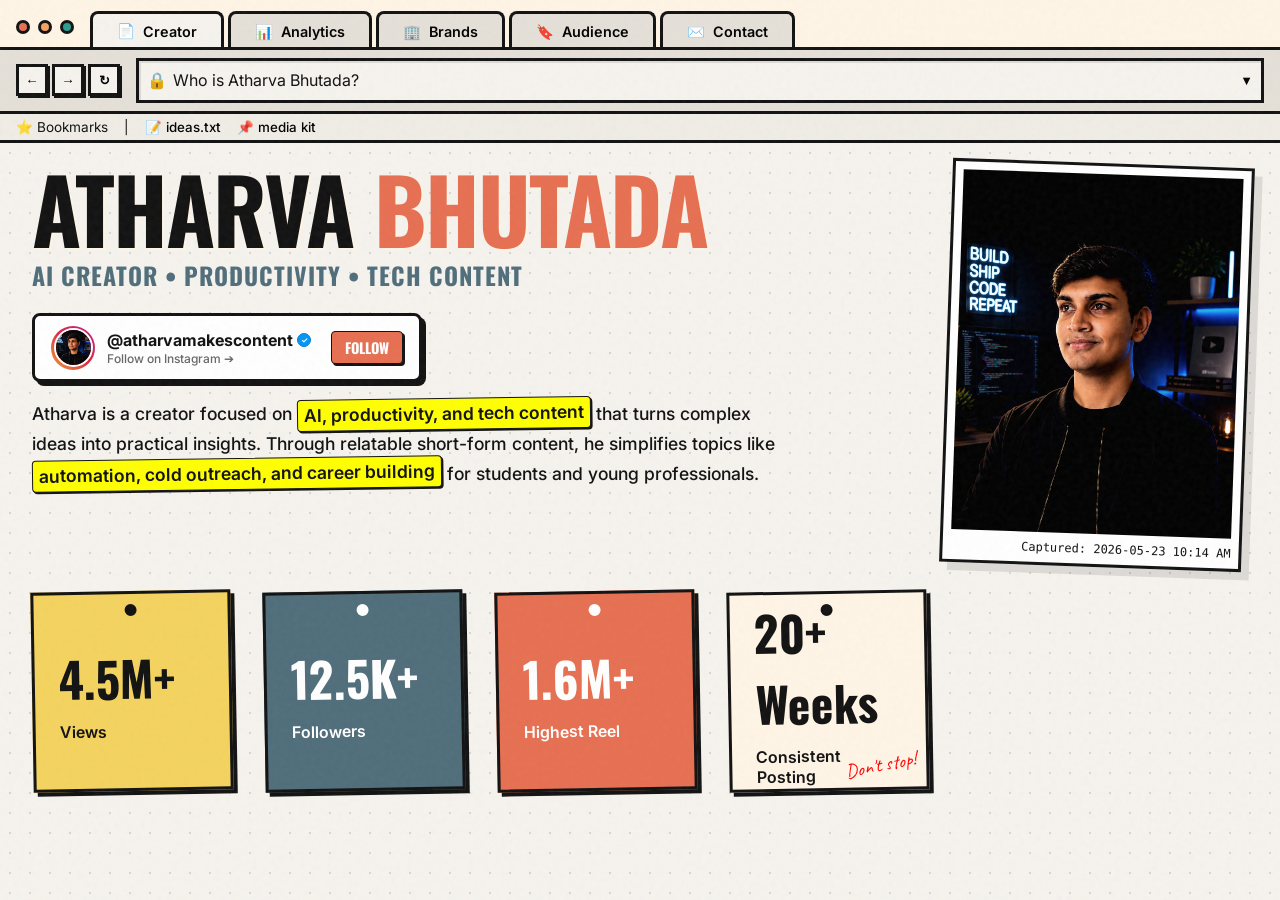
==== media-kit/index.html @ f6b1ee61 "Update index.html" ====
<!DOCTYPE html>
<html lang="en">

<head>
  <meta charset="UTF-8">
  <meta name="viewport" content="width=device-width, initial-scale=1.0">
  <title>Atharva Bhutada | Creator Workspace</title>
  <meta name="description"
    content="Creator media kit for Atharva Bhutada. Building systems, content, and opportunities on the internet.">
  <link rel="stylesheet" href="styles.css">
  <link rel="preconnect" href="https://fonts.googleapis.com">
  <link rel="preconnect" href="https://fonts.gstatic.com" crossorigin>
  <link href="https://fonts.googleapis.com/css2?family=Inter:wght@400;500;600&family=Oswald:wght@500;700&family=Caveat:wght@400;500;600;700&display=swap"
    rel="stylesheet">
</head>

<body>
  <!-- Subtle Grain Texture Overlay -->
  <div class="noise-overlay"></div>

  <main class="browser-window">
    <header class="browser-header">
      <div class="browser-controls">
        <span class="control close"></span>
        <span class="control min"></span>
        <span class="control max"></span>
      </div>
      <nav class="tabs">
        <button class="tab active" data-target="page-creator" aria-label="Creator Tab">
          <span class="tab-icon">📄</span> Creator
        </button>
        <button class="tab" data-target="page-analytics" aria-label="Analytics Tab">
          <span class="tab-icon">📊</span> Analytics
        </button>
        <button class="tab" data-target="page-brands" aria-label="Brands Tab">
          <span class="tab-icon">🏢</span> Brands
        </button>
        <button class="tab" data-target="page-audience" aria-label="Audience Tab">
          <span class="tab-icon">🔖</span> Audience
        </button>
        <button class="tab" data-target="page-contact" aria-label="Contact Tab">
          <span class="tab-icon">✉️</span> Contact
        </button>
      </nav>
    </header>

    <div class="browser-toolbar">
      <div class="nav-buttons">
        <button class="nav-btn" aria-label="Back">←</button>
        <button class="nav-btn" aria-label="Forward">→</button>
        <button class="nav-btn" aria-label="Refresh">↻</button>
      </div>
      <div class="search-bar-container">
        <div class="search-bar">
          <span class="lock-icon">🔒</span>
          <input type="text" value="Who is Atharva Bhutada?" readonly id="address-bar">
          <button class="dropdown-btn" id="search-dropdown-btn">▼</button>
        </div>
        <div class="search-history-dropdown hidden" id="search-history">
          <div class="history-item">🔍 how to scale a creator business</div>
          <div class="history-item">🔍 cold mail experiments 2026</div>
          <div class="history-item archive-link">📁 viral reel archived.mp4</div>
        </div>
      </div>
    </div>

    <div class="bookmarks-bar">
      <span class="bookmark">⭐ Bookmarks</span>
      <span class="bookmark-divider">|</span>
      <button class="bookmark-btn" id="ideas-trigger">📝 ideas.txt</button>
      <button class="bookmark-btn" id="media-kit-trigger">📌 media kit</button>
    </div>

    <div class="browser-content">
      <!-- PAGE 1: CREATOR -->
      <section id="page-creator" class="page active">
        <div class="hero-section">
          <div class="hero-text-area">
            <h1>ATHARVA <span style="color: var(--accent-orange);">BHUTADA</span></h1>
            <p class="hero-subheading">AI Creator • Productivity • Tech Content</p>
            <a href="https://www.instagram.com/atharvamakescontent" target="_blank" class="insta-profile-card" aria-label="Follow Atharva on Instagram" style="display: flex; align-items: center; gap: 12px; background-color: white; border: 3px solid #111111; padding: 0.6rem 1rem; margin-top: 1rem; margin-bottom: 0.5rem; max-width: fit-content; text-decoration: none; color: #111111; box-shadow: 4px 4px 0px #111111; border-radius: 8px; cursor: pointer;">
              <div class="insta-avatar-container" style="display: flex; align-items: center; justify-content: center;">
                <div class="insta-avatar-gradient" style="width: 44px; height: 44px; border-radius: 50%; padding: 2.5px; background: linear-gradient(45deg, #f09433 0%, #e6683c 25%, #dc2743 50%, #cc2366 75%, #bc1888 100%); display: flex; align-items: center; justify-content: center;">
                  <img src="assets/hero.jpeg" alt="Atharva Avatar" class="insta-avatar-img" style="width: 100%; height: 100%; border-radius: 50%; object-fit: cover; border: 2px solid white; display: block;">
                </div>
              </div>
              <div class="insta-profile-info" style="display: flex; flex-direction: column; text-align: left;">
                <span class="insta-badge-handle" style="font-family: 'Inter', sans-serif; font-weight: 700; font-size: 1rem; color: #111111; display: flex; align-items: center; gap: 4px;">@atharvamakescontent <span class="verified-badge" style="display: inline-flex; align-items: center; justify-content: center; width: 14px; height: 14px; background-color: #0095F6; color: white; border-radius: 50%; font-size: 8px; font-weight: bold; border: 1px solid #0080d3;">✓</span></span>
                <span class="insta-badge-subtitle" style="font-family: 'Inter', sans-serif; font-size: 0.75rem; color: #666666; font-weight: 500; margin-top: 1px;">Follow on Instagram ➔</span>
              </div>
              <div class="insta-follow-btn" style="background-color: #E76F51; color: white; font-family: 'Oswald', sans-serif; font-size: 0.9rem; font-weight: bold; padding: 0.3rem 0.8rem; border: 1px solid #111111; border-radius: 4px; box-shadow: 2px 2px 0px #111111; margin-left: 8px;">FOLLOW</div>
            </a>
            <p class="tagline" style="font-size: 1.1rem; line-height: 1.6; max-width: 750px; margin-top: 1rem;">
              Atharva is a creator focused on <span class="highlight">AI, productivity, and tech content</span> that turns complex ideas
              into practical insights. Through relatable short-form content, he simplifies topics like <span class="highlight">automation, cold outreach, and career building</span> for students and young professionals.
            </p>
          </div>
          <div class="hero-image-area">
            <div class="image-wrapper">
              <img src="assets/hero.jpeg" alt="Atharva Bhutada Portrait" class="portrait-img"
                id="hero-img">
              <div class="retro-cursor"></div>
              <div class="image-timestamp">Captured: 2026-05-23 10:14 AM</div>
            </div>
          </div>
        </div>

        <div class="sticky-board">
          <div class="sticky-note yellow">
            <div class="pin"></div>
            <h3>4.5M+</h3>
            <p>Views</p>
          </div>
          <div class="sticky-note blue">
            <div class="pin"></div>
            <h3>12.5K+</h3>
            <p>Followers</p>
          </div>
          <div class="sticky-note orange">
            <div class="pin"></div>
            <h3>1.6M+</h3>
            <p>Highest Reel</p>
          </div>
          <div class="sticky-note cream">
            <div class="pin"></div>
            <h3>20+ Weeks</h3>
            <p>Consistent Posting</p>
            <div class="handwritten-note">Don't stop!</div>
          </div>
        </div>
      </section>

      <!-- PAGE 2: ANALYTICS (Content & Stats) -->
      <section id="page-analytics" class="page hidden">
        <div class="folder-layout">
          <div class="left-col">
            <div class="window-card reels-window">
              <div class="window-header">
                <span>Internship_Reels.mp4</span>
                <div class="window-controls"><span class="win-btn"></span><span class="win-btn"></span><span
                    class="win-btn"></span></div>
              </div>
              <div class="window-body reels-body">
                <div class="reels-grid">
                  <a href="https://www.instagram.com/reel/DYkf-cEy3Jb/" target="_blank" class="reel-card"
                    title="Cold mail template">
                    <div class="reel-thumb template">
                      <div class="play-btn">▶</div>
                      <div class="reel-label" style="font-size: 0.9rem;">Cold Mail (290k+)</div>
                    </div>
                  </a>
                  <a href="https://www.instagram.com/reel/DYpYSOZBDhT/" target="_blank" class="reel-card"
                    title="Claude cold mail">
                    <div class="reel-thumb claude-cm">
                      <div class="play-btn">▶</div>
                      <div class="reel-label" style="font-size: 0.9rem;">Claude CM</div>
                    </div>
                  </a>
                  <a href="https://www.instagram.com/reel/DYZoFStRQBP/" target="_blank" class="reel-card"
                    title="Internship Hunt">
                    <div class="reel-thumb hunt">
                      <div class="play-btn">▶</div>
                      <div class="reel-label" style="font-size: 0.9rem;">Internship Hunt(45k+)</div>
                    </div>
                  </a>
                  <a href="https://www.instagram.com/reel/DXBwxiekYJd/" target="_blank" class="reel-card"
                    title="Hyd Startups">
                    <div class="reel-thumb hyd">
                      <div class="play-btn">▶</div>
                      <div class="reel-label" style="font-size: 0.9rem;">Hyd Startups (190k+)</div>
                    </div>
                  </a>
                  <a href="https://www.instagram.com/reel/DWeMf8TEfp0/" target="_blank" class="reel-card"
                    title="Blr Startups">
                    <div class="reel-thumb blr">
                      <div class="play-btn">▶</div>
                      <div class="reel-label" style="font-size: 0.9rem;">Blr Startups (219k+)</div>
                    </div>
                  </a>
                </div>
              </div>
            </div>
          </div>

          <div class="right-col">
            <div class="window-card stats-window">
              <div class="window-header">
                <span>Creator_Stats.xls</span>
                <div class="window-controls"><span class="win-btn"></span><span class="win-btn"></span><span
                    class="win-btn"></span></div>
              </div>
              <div class="window-body spreadsheet-style">
                <div class="stat-row header-row">
                  <span>Metric</span><span>Value</span>
                </div>
                <div class="stat-row">
                  <span>Total Views</span><span class="bold">4M+</span>
                </div>
                <div class="stat-row">
                  <span>Avg Monthly Views</span><span class="bold">590K+</span>
                </div>
                <div class="stat-row">
                  <span>Core Audience</span><span class="bold">18–24</span>
                </div>
                <div class="stat-row">
                  <span>Primary Region</span><span class="bold">India</span>
                </div>
              </div>
            </div>

            <div class="window-card reels-window">
              <div class="window-header">
                <span>AI_Reels.mp4</span>
                <div class="window-controls"><span class="win-btn"></span><span class="win-btn"></span><span
                    class="win-btn"></span></div>
              </div>
              <div class="window-body reels-body">
                <div class="reels-grid">
                  <a href="https://www.instagram.com/reel/DW1LouKEW_p/" target="_blank" class="reel-card"
                    title="Claude AI">
                    <div class="reel-thumb claude">
                      <div class="play-btn">▶</div>
                      <div class="reel-label">Claude</div>
                    </div>
                  </a>
                  <a href="https://www.instagram.com/reel/DW8ClYtEZ2Y/" target="_blank" class="reel-card"
                    title="Solvely AI">
                    <div class="reel-thumb solvely">
                      <div class="play-btn">▶</div>
                      <div class="reel-label">Solvely AI</div>
                    </div>
                  </a>
                  <a href="https://www.instagram.com/reel/DWqgc-rEYtx/" target="_blank" class="reel-card"
                    title="Swishy AI">
                    <div class="reel-thumb swishy">
                      <div class="play-btn">▶</div>
                      <div class="reel-label">Swishy AI</div>
                    </div>
                  </a>
                  <a href="https://www.instagram.com/reel/DWsxXitkd3k/" target="_blank" class="reel-card"
                    title="Parakeet AI">
                    <div class="reel-thumb parakeet">
                      <div class="play-btn">▶</div>
                      <div class="reel-label">Parakeet AI</div>
                    </div>
                  </a>
                </div>
              </div>
            </div>
          </div>
        </div>
      </section>

      <!-- PAGE 3: BRANDS (Partnerships & Collaborations) -->
      <section id="page-brands" class="page hidden">
        <div class="split-brands">
          <div class="previous-collabs">
            <h2 class="section-title">Previous Collaborations</h2>
            <div class="collab-cards">
              <!-- SOLVELY (Browser Mock) -->
              <a href="https://solvely.ai/" target="_blank" class="collab-card solvely-card">
                <div class="collab-header-bar solvely-header">
                  <div class="collab-dots">
                    <span></span><span></span><span></span>
                  </div>
                </div>
                <div class="collab-body">
                  <div class="brand-logo-accent">
                    <span class="sphere-gradient"></span>
                  </div>
                  <span class="collab-name">Solvely.ai</span>
                  <div class="collab-sparkles">✦ ✦</div>
                </div>
              </a>
              <!-- PARAKEET (Spiral Notepad) -->
              <a href="https://www.parakeet-ai.com/" target="_blank" class="collab-card parakeet-card">
                <div class="collab-header-bar parakeet-header">
                  <div class="spiral-loops">
                    <span></span><span></span><span></span><span></span><span></span><span></span><span></span>
                  </div>
                </div>
                <div class="collab-body">
                  <div class="brand-logo-accent">
                    <span class="parakeet-logo-emoji">🦜</span>
                  </div>
                  <span class="collab-name">Parakeet AI</span>
                  <div class="collab-tape-sticker green"></div>
                </div>
              </a>
              <!-- BLR Arena (System Window with Top Tape) -->
              <a href="https://www.blrstartuparena.com/" target="_blank" class="collab-card bsa-card">
                <div class="collab-header-bar bsa-header">
                  <div class="collab-dots white">
                    <span></span><span></span><span></span>
                  </div>
                  <div class="collab-tape-sticker tape-top-right"></div>
                </div>
                <div class="collab-body">
                  <div class="brand-logo-accent">
                    <span class="bsa-logo-emoji">🏰</span>
                  </div>
                  <div class="collab-info">
                    <span class="collab-name">BLR Arena</span>
                    <span class="collab-subname">BANGALORE STARTUP ARENA</span>
                  </div>
                </div>
              </a>
              <!-- CuFlow (Manila Folder with Paperclip) -->
              <a href="https://cuflow.ai/" target="_blank" class="collab-card cuflow-card">
                <div class="collab-folder-tab">AI TOOL</div>
                <div class="collab-paperclip"></div>
                <div class="collab-body">
                  <div class="brand-logo-accent">
                    <span class="cuflow-logo-box">🌙</span>
                  </div>
                  <span class="collab-name">CuFlow AI</span>
                  <div class="collab-action-lines"></div>
                </div>
              </a>
              <!-- GEMINI (Vibrant Gradient Browser Window) -->
              <a href="https://gemini.google.com/" target="_blank" class="collab-card gemini-card">
                <div class="collab-header-bar gemini-header">
                  <div class="collab-dots">
                    <span></span><span></span><span></span>
                  </div>
                </div>
                <div class="collab-body gemini-body">
                  <div class="brand-logo-accent">
                    <span class="gemini-sparkle">✦</span>
                  </div>
                  <span class="collab-name">Gemini</span>
                </div>
              </a>
              <!-- FOLDERLY (Manila Folder with Tan Tape) -->
              <a href="https://folderly.top/" target="_blank" class="collab-card folderly-card">
                <div class="collab-folder-tab-left"></div>
                <div class="collab-tape-sticker tan-top-right"></div>
                <div class="collab-body">
                  <div class="brand-logo-accent">
                    <span class="folderly-logo-emoji">📁</span>
                  </div>
                  <span class="collab-name underline-sketch">folderly.top</span>
                </div>
              </a>
              <!-- SNAPLEARN (Torn Paper with Blue Tape) -->
              <a href="https://snaplearn.tech/" target="_blank" class="collab-card snaplearn-card">
                <div class="collab-header-bar snaplearn-header">
                  <div class="collab-tape-center-blue"></div>
                </div>
                <div class="collab-body">
                  <div class="brand-logo-accent">
                    <span class="snaplearn-logo-emoji">🎓</span>
                  </div>
                  <span class="collab-name">snaplearn</span>
                  <div class="collab-dots-grid"></div>
                </div>
              </a>
              <!-- TRUMIX (Ruled Notepad with Binder Clip) -->
              <a href="https://www.trumix.co.in/shop" target="_blank" class="collab-card trumix-card">
                <div class="collab-header-bar trumix-header">
                  <div class="collab-binder-clip"></div>
                </div>
                <div class="collab-body">
                  <div class="brand-logo-accent">
                    <span class="trumix-logo-emoji">🧪</span>
                  </div>
                  <span class="collab-name highlight-stroke-green">Trumix</span>
                  <div class="collab-action-lines-right"></div>
                </div>
              </a>
              <!-- SUNBEAN COFFEE (Brown Browser Mockup - Text & Emoji) -->
              <a href="https://www.itcportal.com/" target="_blank" class="collab-card sunbean-card">
                <div class="collab-header-bar sunbean-header">
                  <div class="collab-dots">
                    <span></span><span></span><span></span>
                  </div>
                </div>
                <div class="collab-body">
                  <div class="brand-logo-accent">
                    <span class="sunbean-logo-emoji">☕</span>
                  </div>
                  <span class="collab-name">ITC SUNBEAN COFFEE</span>
                  <div class="collab-coffee-stain">🫘</div>
                </div>
              </a>
            </div>
          </div>

          <div class="partnership-options">
            <h2 class="section-title">Partnership Options</h2>
            <div class="partnership-windows">
              <div class="window-card">
                <div class="window-header"><span>UGC.exe</span></div>
                <div class="window-body">
                  <h3>UGC</h3>
                  <p>Authentic, high-converting content for ads.</p>
                </div>
              </div>

              <div class="window-card">
                <div class="window-header"><span>Dedicated_Reel.mp4</span></div>
                <div class="window-body">
                  <h3>Dedicated Reel</h3>
                  <p>Full-integration video focused on your product.</p>
                </div>
              </div>

              <div class="window-card">
                <div class="window-header"><span>Story_Promo.jpg</span></div>
                <div class="window-body">
                  <h3>Story Promotion</h3>
                  <p>Time-sensitive promotions and link-clicks.</p>
                </div>
              </div>

              <div class="window-card">
                <div class="window-header"><span>Long_Term.doc</span></div>
                <div class="window-body">
                  <h3>Long-term Collaboration</h3>
                  <p>Ongoing ambassadorship and trust building.</p>
                </div>
              </div>
            </div>
          </div>
        </div>
      </section>

      <!-- PAGE 4: AUDIENCE -->
      <section id="page-audience" class="page hidden">
        <h2 class="section-title">Saved Audience Insights</h2>
        <div class="audience-layout">
          <div class="bookmark-folders">
            <ul class="tree-view">
              <li>📂 Audience Demographics
                <ul>
                  <li>📄 Students</li>
                  <li>📄 Young professionals</li>
                  <li>📄 Builders</li>
                  <li>📄 Productivity audience</li>
                </ul>
              </li>
            </ul>
          </div>

          <div class="graphs-container">
            <div class="window-card graph-window">
              <div class="window-header">Demographics_Age.png</div>
              <div class="window-body graph-body">
                <h3 style="text-align: center; margin-bottom: 1rem; font-family: var(--font-header);">Age Range</h3>
                <div class="bar-graph age-graph">
                  <div class="bar-container">
                    <div class="bar" style="height: 1.2%;" title="1.2%"></div><span>13-17</span>
                  </div>
                  <div class="bar-container">
                    <div class="bar" style="height: 67.2%;" title="67.2%"></div><span>18-24</span>
                  </div>
                  <div class="bar-container">
                    <div class="bar" style="height: 26.5%;" title="26.5%"></div><span>25-34</span>
                  </div>
                  <div class="bar-container">
                    <div class="bar" style="height: 2.8%;" title="2.8%"></div><span>35-44</span>
                  </div>
                  <div class="bar-container">
                    <div class="bar" style="height: 1.6%;" title="1.6%"></div><span>45-54</span>
                  </div>
                  <div class="bar-container">
                    <div class="bar" style="height: 0.6%;" title="0.6%"></div><span>55+</span>
                  </div>
                </div>

                <h3 style="text-align: center; margin: 2rem 0 1rem; font-family: var(--font-header);">Gender Split</h3>
                <div class="gender-split">
                  <div class="gender-bar-container">
                    <span>Men (69.4%)</span>
                    <div class="gender-bar-bg">
                      <div class="gender-bar men" style="width: 69.4%;"></div>
                    </div>
                  </div>
                  <div class="gender-bar-container">
                    <span>Women (30.6%)</span>
                    <div class="gender-bar-bg">
                      <div class="gender-bar women" style="width: 30.6%;"></div>
                    </div>
                  </div>
                </div>
              </div>
            </div>

            <div class="window-card metrics-window">
              <div class="window-header">Top_Locations.csv</div>
              <div class="window-body">
                <div class="highlighted-text">Highly concentrated in India!</div>
                <table class="retro-table">
                  <tr>
                    <th>Country</th>
                    <th>Audience %</th>
                  </tr>
                  <tr>
                    <td>India</td>
                    <td class="bold-stat">97.5%</td>
                  </tr>
                  <tr>
                    <td>Bangladesh</td>
                    <td>0.5%</td>
                  </tr>
                  <tr>
                    <td>United States</td>
                    <td>0.4%</td>
                  </tr>
                  <tr>
                    <td>United Kingdom</td>
                    <td>0.1%</td>
                  </tr>
                  <tr>
                    <td>Uzbekistan</td>
                    <td>0.1%</td>
                  </tr>
                </table>
              </div>
            </div>
          </div>
        </div>
      </section>

      <!-- PAGE 5: CONTACT -->
      <section id="page-contact" class="page hidden">
        <div class="email-client">
          <div class="window-header">
            <span>New Message</span>
            <div class="window-controls"><span class="win-btn"></span><span class="win-btn"></span><span
                class="win-btn"></span></div>
          </div>
          <div class="email-toolbar">
            <button class="email-btn primary" id="send-email-btn">Send Email</button>
            <button class="email-btn wa-btn" id="send-wa-btn">WhatsApp</button>
            <button class="email-btn">Attach</button>
            <button class="email-btn">Discard</button>
          </div>
          <div class="email-fields">
            <div class="field-row">
              <span class="label">To:</span>
              <input type="text" value="atharvabhutada169@gmail.com" class="email-input" readonly>
            </div>
            <div class="field-row">
              <span class="label">Subject:</span>
              <input type="text" value="Let's build something together." class="email-input" id="email-subject">
            </div>
          </div>
          <div class="email-body-area">
            <textarea placeholder="Write your message here..." class="email-textarea" id="email-body"></textarea>
            <div class="email-signature">
              <p>--</p>
              <p><strong>Atharva Bhutada</strong></p>
              <p>Instagram: <a href="https://instagram.com/atharvamakescontent" target="_blank">@atharvamakescontent</a></p>
              <p>Email: <a href="mailto:atharvabhutada169@gmail.com">atharvabhutada169@gmail.com</a></p>
              <p>Phone: +91 7075969025</p>
            </div>
          </div>
        </div>
      </section>
    </div>
  </main>

  <!-- Easter Eggs Modals -->
  <div id="ideas-modal" class="modal hidden">
    <div class="window-card modal-content">
      <div class="window-header">
        <span>ideas.txt</span>
        <button class="close-modal">X</button>
      </div>
      <div class="window-body text-editor">
        > build an email course<br>
        > reach out to 50 founders this week<br>
        > document the process<br>
        > drink more water<br>
        <span class="cursor-blink">_</span>
      </div>
    </div>
  </div>

  <script src="script.js"></script>
</body>

</html>
---- media-kit/styles.css ----
:root {
  /* Color Palette */
  --bg-color: #F6F3EE;
  --text-primary: #111111;
  --accent-orange: #E76F51;
  --accent-blue: #4F6D7A;
  --accent-cream: #FFF5E6;
  
  /* Typography */
  --font-header: 'Oswald', sans-serif;
  --font-body: 'Inter', sans-serif;
  
  /* UI Elements */
  --border-thick: 3px solid #111111;
  --border-thin: 1px solid #111111;
  --box-shadow: 4px 4px 0px #111111;
  --box-shadow-hover: 2px 2px 0px #111111;
}

* {
  box-sizing: border-box;
  margin: 0;
  padding: 0;
}

body {
  background-color: var(--text-primary);
  color: var(--text-primary);
  font-family: var(--font-body);
  display: flex;
  justify-content: center;
  align-items: center;
  height: 100vh;
  padding: 0;
  margin: 0;
  position: relative;
  overflow: hidden;
}

/* Subtle Grain Texture */
.noise-overlay {
  position: fixed;
  top: 0;
  left: 0;
  width: 100%;
  height: 100%;
  pointer-events: none;
  z-index: 9999;
  background-image: url("data:image/svg+xml,%3Csvg viewBox='0 0 200 200' xmlns='http://www.w3.org/2000/svg'%3E%3Cfilter id='noiseFilter'%3E%3CfeTurbulence type='fractalNoise' baseFrequency='0.85' numOctaves='3' stitchTiles='stitch'/%3E%3C/filter%3E%3Crect width='100%25' height='100%25' filter='url(%23noiseFilter)' opacity='0.05'/%3E%3C/svg%3E");
}

/* Main Browser Window */
.browser-window {
  background-color: var(--bg-color);
  width: 100vw;
  height: 100vh;
  max-width: 100vw;
  min-height: 100vh;
  border: none;
  border-radius: 0;
  box-shadow: none;
  display: flex;
  flex-direction: column;
  overflow: hidden;
  position: relative;
  z-index: 1;
}

/* Browser Header */
.browser-header {
  background-color: var(--accent-cream);
  border-bottom: var(--border-thick);
  display: flex;
  align-items: flex-end;
  padding: 0.5rem 1rem 0;
  gap: 1rem;
}

.browser-controls {
  display: flex;
  gap: 8px;
  padding-bottom: 0.8rem;
}

.control {
  width: 14px;
  height: 14px;
  border-radius: 50%;
  border: var(--border-thick);
}

.control.close { background-color: var(--accent-orange); }
.control.min { background-color: #F4A261; }
.control.max { background-color: #2A9D8F; }

/* Tabs */
.tabs {
  display: flex;
  gap: 4px;
  overflow-x: auto;
  overflow-y: hidden;
  -ms-overflow-style: none;  /* IE and Edge */
  scrollbar-width: none;  /* Firefox */
}

.tabs::-webkit-scrollbar {
  display: none; /* Chrome, Safari and Opera */
}

.tab {
  background-color: #E5E0D8;
  border: var(--border-thick);
  border-bottom: none;
  border-radius: 8px 8px 0 0;
  padding: 0.5rem 1.5rem;
  font-family: var(--font-body);
  font-weight: 600;
  font-size: 0.9rem;
  cursor: pointer;
  display: flex;
  align-items: center;
  gap: 8px;
  transition: all 0.2s;
  position: relative;
  top: 3px;
}

.tab:hover {
  background-color: #F0EDE6;
}

.tab.active {
  background-color: var(--bg-color);
  z-index: 2;
  top: 3px;
  padding-bottom: 0.8rem;
  margin-bottom: -3px;
}

/* Browser Toolbar */
.browser-toolbar {
  background-color: #E5E0D8;
  padding: 0.5rem 1rem;
  border-bottom: var(--border-thick);
  display: flex;
  align-items: center;
  gap: 1rem;
}

.nav-buttons {
  display: flex;
  gap: 4px;
}

.nav-btn {
  background-color: var(--bg-color);
  border: var(--border-thick);
  width: 32px;
  height: 32px;
  font-weight: bold;
  cursor: pointer;
  box-shadow: 2px 2px 0px #111111;
}

.nav-btn:active {
  box-shadow: 0px 0px 0px #111111;
  transform: translate(2px, 2px);
}

.search-bar-container {
  flex-grow: 1;
  position: relative;
}

.search-bar {
  display: flex;
  align-items: center;
  background-color: var(--bg-color);
  border: var(--border-thick);
  padding: 0.2rem 0.5rem;
  box-shadow: inset 2px 2px 0px rgba(0,0,0,0.1);
}

.search-bar input {
  flex-grow: 1;
  border: none;
  background: transparent;
  padding: 0.4rem;
  font-family: var(--font-body);
  font-size: 1rem;
  color: var(--text-primary);
  outline: none;
}

.dropdown-btn {
  background: none;
  border: none;
  cursor: pointer;
  font-size: 0.8rem;
}

/* Fake History Dropdown */
.search-history-dropdown {
  position: absolute;
  top: 100%;
  left: 0;
  width: 100%;
  background-color: var(--bg-color);
  border: var(--border-thick);
  border-top: none;
  box-shadow: var(--box-shadow);
  z-index: 100;
}

.history-item {
  padding: 0.5rem 1rem;
  cursor: pointer;
  border-bottom: var(--border-thin);
}
.history-item:last-child { border-bottom: none; }
.history-item:hover { background-color: var(--accent-cream); }
.archive-link { color: var(--accent-blue); font-weight: 600; }

/* Bookmarks Bar */
.bookmarks-bar {
  background-color: #F0EDE6;
  padding: 0.3rem 1rem;
  border-bottom: var(--border-thick);
  display: flex;
  gap: 1rem;
  font-size: 0.85rem;
  align-items: center;
}

.bookmark-btn {
  background: none;
  border: none;
  font-family: var(--font-body);
  cursor: pointer;
  font-weight: 500;
}
.bookmark-btn:hover { text-decoration: underline; }

/* Content Area */
.browser-content {
  flex-grow: 1;
  overflow-y: auto;
  position: relative;
  padding: 1.25rem 2rem; /* Reduced top/bottom padding to push header up */
  background-color: var(--bg-color);
  background-image: radial-gradient(rgba(0,0,0,0.12) 1.5px, transparent 1.5px);
  background-size: 20px 20px;
}

.page {
  display: none;
  animation: fadeIn 0.3s ease;
}

.page.active {
  display: block;
}

@keyframes fadeIn {
  from { opacity: 0; transform: translateY(5px); }
  to { opacity: 1; transform: translateY(0); }
}

/* --- PAGE 1: CREATOR --- */
.hero-section {
  display: flex;
  align-items: flex-start; /* Snap text and image flush with the top */
  justify-content: space-between;
  margin-bottom: 1.5rem; /* Tighter gap below description to bring stats up */
}

.hero-text-area h1 {
  font-family: var(--font-header);
  font-size: 5.6rem; /* Enlarged header font size */
  line-height: 1.0;
  text-transform: uppercase;
  letter-spacing: -2px;
  margin-bottom: 0.3rem; /* Tighter gap */
  white-space: nowrap; /* Forces name to stay on a single line */
  text-shadow: 2px 2px 0px var(--accent-cream);
}

/* Hero Subheading */
.hero-subheading {
  font-family: var(--font-header);
  font-size: 1.5rem;
  font-weight: 700;
  color: var(--accent-blue);
  text-transform: uppercase;
  letter-spacing: 1px;
  margin-top: 0.1rem;
  margin-bottom: 1.25rem;
  text-align: left;
}

/* Skills Sticker Badges to Fill Dead Space */
.skills-stickers {
  display: flex;
  gap: 12px;
  flex-wrap: wrap;
  margin-top: 1.25rem;
}

.sticker-badge {
  font-family: var(--font-header);
  font-size: 0.95rem;
  font-weight: bold;
  text-transform: uppercase;
  padding: 0.4rem 0.8rem;
  border: var(--border-thick);
  border-radius: 4px;
  box-shadow: 2px 2px 0px #111111;
  transform: rotate(var(--rot, -1deg));
  transition: all 0.2s cubic-bezier(0.175, 0.885, 0.32, 1.275);
  cursor: pointer;
  background-color: white;
}

.sticker-badge:hover {
  transform: scale(1.06) rotate(var(--hover-rot, 1deg));
  box-shadow: 4px 4px 0px #111111;
}

.sticker-badge.green { background-color: #2a9d8f; color: white; --rot: -1.5deg; --hover-rot: 1deg; }
.sticker-badge.pink { background-color: #e9c46a; color: #111111; --rot: 1deg; --hover-rot: -2deg; }
.sticker-badge.blue { background-color: #4f6d7a; color: white; --rot: -1deg; --hover-rot: 2deg; }
.sticker-badge.orange { background-color: #e76f51; color: white; --rot: 2deg; --hover-rot: -1deg; }

.tagline {
  font-size: 1.5rem;
  font-weight: 500;
  max-width: 500px;
}

/* Instagram Profile Card */
.insta-profile-card {
  display: flex;
  align-items: center;
  gap: 12px;
  background-color: white;
  border: var(--border-thick);
  padding: 0.6rem 1rem;
  margin-top: 1.5rem;
  margin-bottom: 0.5rem;
  max-width: fit-content;
  text-decoration: none !important;
  color: var(--text-primary) !important;
  box-shadow: var(--box-shadow);
  transition: all 0.2s cubic-bezier(0.175, 0.885, 0.32, 1.275);
  border-radius: 8px;
  cursor: pointer;
}

.insta-profile-card:hover {
  transform: translate(-3px, -3px);
  box-shadow: 7px 7px 0px #111;
}

.insta-profile-card:active {
  transform: translate(2px, 2px);
  box-shadow: 2px 2px 0px #111;
}

/* Avatar styling with story gradient */
.insta-avatar-gradient {
  width: 44px;
  height: 44px;
  border-radius: 50%;
  padding: 2.5px;
  background: linear-gradient(45deg, #f09433 0%, #e6683c 25%, #dc2743 50%, #cc2366 75%, #bc1888 100%);
  display: flex;
  align-items: center;
  justify-content: center;
}

.insta-avatar-img {
  width: 100%;
  height: 100%;
  border-radius: 50%;
  object-fit: cover;
  border: 2px solid white;
}

/* Profile details */
.insta-profile-info {
  display: flex;
  flex-direction: column;
  text-align: left;
}

.insta-badge-handle {
  font-family: var(--font-body);
  font-weight: 700;
  font-size: 1rem;
  color: var(--text-primary);
}

.insta-badge-subtitle {
  font-family: var(--font-body);
  font-size: 0.75rem;
  color: #666;
  font-weight: 500;
  margin-top: 1px;
}

/* Neobrutalist follow button inside card */
.insta-follow-btn {
  background-color: var(--accent-orange);
  color: white;
  font-family: var(--font-header);
  font-size: 0.9rem;
  font-weight: bold;
  padding: 0.3rem 0.8rem;
  border: var(--border-thin);
  border-radius: 4px;
  box-shadow: 2px 2px 0px #111;
  transition: all 0.1s ease;
  margin-left: 8px;
}

.insta-profile-card:hover .insta-follow-btn {
  background-color: var(--text-primary);
  color: white;
  box-shadow: 3px 3px 0px var(--accent-orange);
  transform: translate(-1px, -1px);
}

.highlight {
  background-color: #FFFF00; /* Bright highlighter yellow */
  color: #111111;
  font-weight: 600;
  padding: 1px 6px;
  border-radius: 4px;
  border: 1.5px solid #111111;
  box-shadow: 1.5px 1.5px 0px #111111;
  display: inline-block;
  transform: rotate(-0.8deg);
}

.hero-image-area {
  position: relative;
}

.image-wrapper {
  border: var(--border-thick);
  padding: 0.5rem;
  background-color: white;
  box-shadow: 8px 8px 0px rgba(0,0,0,0.1);
  transform: rotate(2deg);
}

.portrait-img {
  width: 280px; /* Restored size to fill blank space beautifully */
  height: 360px;
  object-fit: cover;
  display: block;
  filter: contrast(1.1) grayscale(0.2);
}

.image-timestamp {
  font-size: 0.75rem;
  text-align: right;
  margin-top: 0.5rem;
  font-family: monospace;
}

/* Sticky Board */
.sticky-board {
  display: flex;
  gap: 2rem;
  flex-wrap: wrap;
}

.sticky-note {
  width: 200px;
  height: 200px;
  padding: 1.5rem;
  border: var(--border-thick);
  box-shadow: var(--box-shadow);
  display: flex;
  flex-direction: column;
  justify-content: center;
  position: relative;
  transition: transform 0.2s;
  --drag-x: 0px;
  --drag-y: 0px;
  --rot: -1deg;
  --scale: 1;
  transform: translate(var(--drag-x), var(--drag-y)) rotate(var(--rot)) scale(var(--scale));
  cursor: grab;
}

.sticky-note:hover {
  --scale: 1.05;
  --rot: -2deg;
}

.sticky-note .pin {
  width: 12px;
  height: 12px;
  background-color: #111;
  border-radius: 50%;
  position: absolute;
  top: 10px;
  left: 50%;
  transform: translateX(-50%);
}

.sticky-note h3 {
  font-family: var(--font-header);
  font-size: 3rem;
  margin-bottom: 0.5rem;
}
.sticky-note p { font-weight: 600; }

.yellow { background-color: #F4D35E; }
.blue { background-color: var(--accent-blue); color: white; }
.blue h3 { color: white; }
.blue .pin { background-color: white; }
.orange { background-color: var(--accent-orange); color: white; }
.orange .pin { background-color: white; }
.cream { background-color: var(--accent-cream); }

.handwritten-note {
  font-family: 'Caveat', cursive, sans-serif;
  color: red;
  position: absolute;
  bottom: 10px;
  right: 10px;
  transform: rotate(-10deg);
  font-size: 1.2rem;
}

/* --- COMMON RETRO WINDOW STYLES --- */
.window-card {
  background-color: var(--bg-color);
  border: var(--border-thick);
  box-shadow: var(--box-shadow);
  margin-bottom: 2rem;
  --drag-x: 0px;
  --drag-y: 0px;
  transform: translate(var(--drag-x), var(--drag-y));
  position: relative;
}

.window-header {
  background-color: var(--text-primary);
  color: var(--bg-color);
  padding: 0.5rem 1rem;
  font-family: var(--font-header);
  display: flex;
  justify-content: space-between;
  align-items: center;
}

.window-controls {
  display: flex;
  gap: 4px;
}
.win-btn {
  width: 10px; height: 10px;
  background-color: var(--bg-color);
  border-radius: 50%;
}

.window-body {
  padding: 1.5rem;
  background-color: white;
}

.section-title {
  font-family: var(--font-header);
  font-size: 2rem;
  margin-bottom: 1.5rem;
  text-transform: uppercase;
}

/* --- PAGE 2: ANALYTICS --- */
.folder-layout {
  display: flex;
  gap: 3rem;
}
.left-col { flex: 1; }
.right-col { flex: 1; }

.folder-grid {
  display: grid;
  grid-template-columns: repeat(auto-fill, minmax(120px, 1fr));
  gap: 1.5rem;
}

.folder-card {
  display: flex;
  flex-direction: column;
  align-items: center;
  gap: 0.5rem;
  cursor: pointer;
  transition: transform 0.1s;
}
.folder-card:hover .folder-icon { transform: scale(1.1); }
.folder-card:active { transform: scale(0.95); }
.folder-icon { font-size: 3rem; transition: transform 0.2s; }
.folder-name { font-weight: 500; font-size: 0.9rem; text-align: center; }

.spreadsheet-style {
  padding: 0;
}
.stat-row {
  display: flex;
  justify-content: space-between;
  padding: 1rem;
  border-bottom: var(--border-thin);
}
.stat-row:last-child { border-bottom: none; }
.header-row {
  background-color: #E5E0D8;
  font-weight: bold;
}
.stat-row .bold { font-weight: 700; font-family: monospace; font-size: 1.1rem; }

/* Reels Grid */
.reels-grid {
  display: grid;
  grid-template-columns: repeat(2, 1fr);
  gap: 1rem;
}

.reel-card {
  text-decoration: none;
  display: block;
  transition: transform 0.2s, box-shadow 0.2s;
  border: var(--border-thick);
  border-radius: 4px;
  overflow: hidden;
  box-shadow: 2px 2px 0px #111;
}

.reel-card:hover {
  transform: translate(-2px, -2px);
  box-shadow: 4px 4px 0px #111;
}

.reel-thumb {
  height: 180px;
  display: flex;
  flex-direction: column;
  justify-content: center;
  align-items: center;
  position: relative;
  color: white;
  background-size: cover;
  background-position: center;
}

/* Fallback CSS Thumbnails for Reels */
.claude {
  background: linear-gradient(135deg, #1e1e1e 0%, #4a2d6b 100%);
}
.solvely {
  background: linear-gradient(135deg, #f4d35e 0%, #2a9d8f 100%);
  color: #111;
}
.swishy {
  background: linear-gradient(135deg, #e76f51 0%, #e9c46a 100%);
  color: #111;
}
.parakeet {
  background: linear-gradient(135deg, #111111 0%, #2ecc71 100%);
}

/* Internship Reels Thumbnails */
.template { background: linear-gradient(135deg, #FF6B6B 0%, #C44D58 100%); }
.claude-cm { background: linear-gradient(135deg, #4A90E2 0%, #50E3C2 100%); color: #111;}
.hunt { background: linear-gradient(135deg, #F5A623 0%, #F8E71C 100%); color: #111; }
.hyd { background: linear-gradient(135deg, #7ED321 0%, #417505 100%); }
.blr { background: linear-gradient(135deg, #9013FE 0%, #BD10E0 100%); }

.play-btn {
  font-size: 2.5rem;
  margin-bottom: 0.5rem;
  text-shadow: 2px 2px 0px rgba(0,0,0,0.3);
  transition: transform 0.2s;
}

.reel-card:hover .play-btn {
  transform: scale(1.2);
}

.reel-label {
  font-family: var(--font-header);
  font-size: 1.2rem;
  font-weight: 700;
  text-transform: uppercase;
  text-shadow: 1px 1px 0px rgba(0,0,0,0.5);
  background-color: rgba(0,0,0,0.2);
  padding: 0.2rem 0.5rem;
  border-radius: 4px;
}
.solvely .reel-label, .swishy .reel-label {
  text-shadow: none;
  background-color: rgba(255,255,255,0.4);
}

/* --- PAGE 3: BRANDS --- */
.split-brands {
  display: flex;
  flex-direction: column;
  gap: 3rem;
}

.collab-cards {
  display: flex;
  gap: 1.5rem;
  flex-wrap: wrap;
  margin-top: 2.2rem; /* Spacing for folder tabs/paperclips */
}

.collab-card {
  width: 175px;
  height: 110px;
  border: var(--border-thick);
  display: flex;
  flex-direction: column;
  align-items: stretch;
  justify-content: flex-start;
  background-color: #FAF8F5; /* Off-white base card background */
  text-decoration: none;
  color: var(--text-primary);
  border-radius: 6px;
  position: relative;
  overflow: visible; /* Crucial for overlapping paperclips/tabs */
  transition: all 0.2s cubic-bezier(0.175, 0.885, 0.32, 1.275);
}

.collab-header-bar {
  height: 16px;
  width: 100%;
  border-bottom: var(--border-thick);
  position: relative;
  display: flex;
  align-items: center;
}

.collab-dots {
  display: flex;
  gap: 4px;
  padding-left: 8px;
}

.collab-dots span {
  width: 5px;
  height: 5px;
  border-radius: 50%;
  border: 1px solid #111;
  background-color: white;
  display: block;
}

.collab-dots.white span {
  background-color: #FAF8F5;
}

.collab-body {
  display: flex;
  align-items: center;
  justify-content: center;
  flex-grow: 1;
  padding: 0.6rem 0.4rem;
  position: relative;
  gap: 8px;
}

.collab-name {
  font-family: var(--font-body);
  font-weight: 700;
  font-size: 1.05rem;
  color: var(--text-primary);
  text-align: center;
}

.brand-logo-accent {
  display: flex;
  align-items: center;
  justify-content: center;
}

.collab-card:hover {
  transform: translate(-4px, -4px);
}

.collab-card:active {
  transform: translate(1px, 1px);
  box-shadow: 1px 1px 0px #111111 !important;
}

/* --- SOLVELY CARD (Browser Window Mock) --- */
.solvely-card .solvely-header {
  background-color: #4DA3FF;
}
.solvely-card {
  box-shadow: 4px 4px 0px #4DA3FF;
}
.solvely-card:hover {
  box-shadow: 6px 6px 0px #4DA3FF;
}
.sphere-gradient {
  width: 26px;
  height: 26px;
  border-radius: 50%;
  background: radial-gradient(circle at 30% 30%, #a1c4fd 0%, #c2e9fb 30%, #4facfe 70%, #000000 100%);
  display: inline-block;
  border: 1.5px solid #111;
}
.collab-sparkles {
  position: absolute;
  bottom: 8px;
  right: 8px;
  font-family: var(--font-header);
  font-size: 0.8rem;
  color: #111;
  font-weight: 900;
}

/* --- PARAKEET CARD (Notepad with spiral rings & green tape) --- */
.parakeet-card .parakeet-header {
  background-color: #FAF8F5;
  border-bottom: 2px dashed #CCCCCC;
  height: 12px;
}
.parakeet-card {
  box-shadow: 4px 4px 0px #7ED957;
}
.parakeet-card:hover {
  box-shadow: 6px 6px 0px #7ED957;
}
.spiral-loops {
  position: absolute;
  top: -8px;
  left: 12px;
  display: flex;
  gap: 16px;
  z-index: 10;
}
.spiral-loops span {
  width: 3px;
  height: 14px;
  background-color: #FAF8F5;
  border: 2px solid #111;
  border-radius: 3px;
  display: block;
}
.parakeet-logo-emoji {
  font-size: 1.7rem;
}
.collab-tape-sticker.green {
  position: absolute;
  bottom: -6px;
  right: 12px;
  width: 35px;
  height: 14px;
  background-color: rgba(126, 217, 87, 0.7);
  border: 1px dashed rgba(0, 0, 0, 0.3);
  transform: rotate(-15deg);
  z-index: 5;
  box-shadow: 1px 1px 2px rgba(0,0,0,0.05);
}

/* --- BLR ARENA CARD (Dark Window mockup with Top Tape) --- */
.bsa-card .bsa-header {
  background-color: #2A2A2A;
  height: 18px;
}
.bsa-card {
  box-shadow: 4px 4px 0px #CCCCCC;
}
.bsa-card:hover {
  box-shadow: 6px 6px 0px #CCCCCC;
}
.bsa-logo-emoji {
  font-size: 1.6rem;
}
.collab-info {
  display: flex;
  flex-direction: column;
  text-align: left;
}
.collab-subname {
  font-size: 0.55rem;
  color: #666;
  font-weight: 800;
  letter-spacing: 0.2px;
  margin-top: 1px;
}
.tape-top-right {
  position: absolute;
  top: -9px;
  right: 12px;
  width: 32px;
  height: 12px;
  background-color: rgba(229, 208, 181, 0.85);
  border: 1px dashed rgba(0, 0, 0, 0.2);
  transform: rotate(20deg);
  z-index: 5;
}

/* --- CUFLOW CARD (Folder tab + paperclip + action strokes) --- */
.cuflow-card {
  box-shadow: 4px 4px 0px #D8D8D8;
}
.cuflow-card:hover {
  box-shadow: 6px 6px 0px #D8D8D8;
}
.collab-folder-tab {
  position: absolute;
  top: -19px;
  left: 12px;
  background-color: #FAF8F5;
  border: var(--border-thick);
  border-bottom: none;
  border-radius: 4px 4px 0 0;
  padding: 0px 8px;
  font-size: 0.6rem;
  font-weight: 800;
  font-family: var(--font-body);
  z-index: 2;
  height: 17px;
  display: flex;
  align-items: center;
  justify-content: center;
}
.collab-paperclip {
  position: absolute;
  top: -12px;
  right: 16px;
  width: 8px;
  height: 26px;
  border: 2px solid #111111;
  border-radius: 6px;
  background-color: #ECECEC;
  z-index: 10;
  transform: rotate(15deg);
  box-shadow: 1px 1px 0px rgba(0,0,0,0.15);
}
.cuflow-logo-box {
  display: inline-flex;
  align-items: center;
  justify-content: center;
  width: 28px;
  height: 28px;
  background-color: black;
  border-radius: 6px;
  color: white;
  font-size: 1.1rem;
}
.collab-action-lines {
  position: absolute;
  bottom: 8px;
  right: 8px;
  width: 14px;
  height: 12px;
}
.collab-action-lines::before {
  content: '///';
  font-family: var(--font-header);
  font-weight: 900;
  font-size: 0.9rem;
  color: #111;
  letter-spacing: -2px;
}

/* --- GEMINI CARD (Gradient Titlebar & Pastel Gradient Body) --- */
.gemini-card .gemini-header {
  background: linear-gradient(90deg, #4285F4 0%, #EA4335 25%, #FBBC05 50%, #34A853 75%, #4285F4 100%);
  height: 16px;
}
.gemini-card .gemini-body {
  background: linear-gradient(135deg, rgba(66, 133, 244, 0.08), rgba(234, 67, 53, 0.08), rgba(251, 188, 5, 0.08), rgba(52, 168, 83, 0.08));
}
.gemini-card {
  box-shadow: 4px 4px 0px #4285F4;
}
.gemini-card:hover {
  box-shadow: 6px 6px 0px #4285F4;
}
.gemini-sparkle {
  font-size: 1.8rem;
  color: #FBBC05;
  font-weight: bold;
  text-shadow: 1.5px 1.5px 0px #EA4335;
  display: inline-block;
  transform: scale(1.1);
}

/* --- FOLDERLY CARD (Manila folder left tab + tan tape) --- */
.folderly-card {
  box-shadow: 4px 4px 0px #E5D0B5;
}
.folderly-card:hover {
  box-shadow: 6px 6px 0px #E5D0B5;
}
.collab-folder-tab-left {
  position: absolute;
  top: -19px;
  left: 12px;
  background-color: #FAF8F5;
  border: var(--border-thick);
  border-bottom: none;
  border-radius: 4px 4px 0 0;
  width: 60px;
  height: 18px;
  z-index: 2;
}
.tan-top-right {
  position: absolute;
  top: -8px;
  right: 12px;
  width: 35px;
  height: 12px;
  background-color: rgba(229, 208, 181, 0.85);
  border: 1px dashed rgba(0, 0, 0, 0.2);
  transform: rotate(15deg);
  z-index: 5;
}
.folderly-logo-emoji {
  font-size: 1.6rem;
}
.underline-sketch {
  position: relative;
}
.underline-sketch::after {
  content: '';
  position: absolute;
  bottom: -4px;
  left: 5%;
  width: 90%;
  height: 3px;
  background-color: #111111;
  border-radius: 2px;
  transform: rotate(-1deg);
}

/* --- SNAPLEARN CARD (Torn bottom border + central blue tape + dot grid) --- */
.snaplearn-card {
  box-shadow: 4px 4px 0px #6AA9FF;
  clip-path: polygon(0% 0%, 100% 0%, 100% 92%, 96% 100%, 92% 92%, 88% 100%, 84% 92%, 80% 100%, 76% 92%, 72% 100%, 68% 92%, 64% 100%, 60% 92%, 56% 100%, 52% 92%, 48% 100%, 44% 92%, 40% 100%, 36% 92%, 32% 100%, 28% 92%, 24% 100%, 20% 92%, 16% 100%, 12% 92%, 8% 100%, 4% 92%, 0% 92%);
}
.snaplearn-card:hover {
  box-shadow: 6px 6px 0px #6AA9FF;
}
.snaplearn-card .snaplearn-header {
  border-bottom: none;
  height: 10px;
}
.collab-tape-center-blue {
  position: absolute;
  top: -8px;
  left: 50%;
  transform: translateX(-50%) rotate(-3deg);
  width: 36px;
  height: 14px;
  background-color: rgba(74, 144, 226, 0.75);
  border: 1px dashed rgba(0, 0, 0, 0.2);
  z-index: 10;
}
.snaplearn-logo-emoji {
  font-size: 1.6rem;
}
.collab-dots-grid {
  position: absolute;
  top: 8px;
  right: 8px;
  width: 14px;
  height: 8px;
  background-image: radial-gradient(#888888 1.2px, transparent 1.2px);
  background-size: 4px 4px;
  opacity: 0.6;
}

/* --- TRUMIX CARD (Highlighter + binder clip + green header) --- */
.trumix-card .trumix-header {
  background-color: #FAF8F5;
  border-bottom: 2px solid rgba(121, 194, 103, 0.3);
  height: 12px;
}
.trumix-card {
  box-shadow: 4px 4px 0px #79C267;
}
.trumix-card:hover {
  box-shadow: 6px 6px 0px #79C267;
}
.collab-binder-clip {
  position: absolute;
  top: -10px;
  right: 16px;
  width: 14px;
  height: 14px;
  border: 2px solid #111;
  background-color: rgba(121, 194, 103, 0.8);
  border-radius: 2px;
  transform: rotate(-5deg);
  z-index: 10;
}
.collab-binder-clip::before {
  content: '';
  position: absolute;
  top: -6px;
  left: 1px;
  width: 8px;
  height: 6px;
  border: 1.5px solid #111;
  border-bottom: none;
  border-radius: 4px 4px 0 0;
}
.trumix-logo-emoji {
  font-size: 1.6rem;
}
.highlight-stroke-green {
  position: relative;
  z-index: 1;
}
.highlight-stroke-green::after {
  content: '';
  position: absolute;
  bottom: -2px;
  left: -4px;
  right: -4px;
  height: 7px;
  background-color: rgba(121, 194, 103, 0.4);
  z-index: -1;
  border-radius: 2px;
  transform: rotate(-0.5deg);
}
.collab-action-lines-right {
  position: absolute;
  bottom: 8px;
  right: 8px;
  width: 14px;
  height: 12px;
}
.collab-action-lines-right::before {
  content: '///';
  font-family: var(--font-header);
  font-weight: 900;
  font-size: 0.9rem;
  color: #111;
  letter-spacing: -2px;
}

/* --- SUNBEAN COFFEE CARD (Coffee theme Brown Browser Mockup) --- */
.sunbean-card .sunbean-header {
  background-color: #5C4033; /* Dark Espresso Brown */
}
.sunbean-card {
  box-shadow: 4px 4px 0px #5C4033;
}
.sunbean-card:hover {
  box-shadow: 6px 6px 0px #5C4033;
}
.sunbean-logo-emoji {
  font-size: 1.7rem;
  filter: drop-shadow(1px 1px 0px rgba(0, 0, 0, 0.15));
}
.collab-coffee-stain {
  position: absolute;
  bottom: 8px;
  right: 12px;
  font-size: 1rem;
  color: #5C4033;
  opacity: 0.85;
  transform: rotate(15deg);
  font-weight: bold;
}

.partnership-windows {
  display: grid;
  grid-template-columns: repeat(auto-fit, minmax(250px, 1fr));
  gap: 2rem;
}

/* --- PAGE 4: AUDIENCE --- */
.audience-layout {
  display: flex;
  gap: 2rem;
}
.bookmark-folders {
  width: 250px;
  background-color: white;
  border: var(--border-thick);
  padding: 1rem;
  box-shadow: var(--box-shadow);
  align-self: flex-start;
}
.tree-view { list-style-type: none; }
.tree-view ul { list-style-type: none; padding-left: 1.5rem; margin-top: 0.5rem; }
.tree-view li { margin-bottom: 0.5rem; font-weight: 500; cursor: pointer; }
.tree-view li:hover { text-decoration: underline; }

.graphs-container {
  flex: 1;
  display: flex;
  flex-direction: column;
  gap: 2rem;
}

.bar-graph {
  display: flex;
  align-items: flex-end;
  height: 200px;
  gap: 1rem;
  padding-top: 2rem;
  border-bottom: var(--border-thick);
  border-left: var(--border-thick);
}
.bar-container {
  flex: 1;
  display: flex;
  flex-direction: column;
  align-items: center;
  justify-content: flex-end;
  height: 100%;
}
.bar {
  width: 100%;
  background-color: var(--accent-blue);
  border: var(--border-thick);
  border-bottom: none;
}
.bar-container span { margin-top: 0.5rem; font-size: 0.8rem; font-weight: bold; }

.gender-split {
  display: flex;
  flex-direction: column;
  gap: 1rem;
}
.gender-bar-container {
  display: flex;
  align-items: center;
  gap: 1rem;
}
.gender-bar-container span {
  width: 100px;
  font-weight: 600;
  font-family: monospace;
  font-size: 0.9rem;
}
.gender-bar-bg {
  flex: 1;
  height: 24px;
  background-color: #E5E0D8;
  border: var(--border-thick);
}
.gender-bar {
  height: 100%;
  border-right: var(--border-thick);
}
.gender-bar.men { background-color: var(--accent-blue); }
.gender-bar.women { background-color: var(--accent-orange); }
.bold-stat { font-weight: bold; font-family: monospace; font-size: 1.1rem; }

.highlighted-text {
  background-color: yellow;
  display: inline-block;
  padding: 0.2rem 0.5rem;
  font-weight: bold;
  border: var(--border-thin);
  margin-bottom: 1rem;
  transform: rotate(-1deg);
}

.retro-table { width: 100%; border-collapse: collapse; }
.retro-table th, .retro-table td {
  border: var(--border-thin);
  padding: 0.5rem;
  text-align: left;
}
.retro-table th { background-color: var(--accent-cream); }

/* --- PAGE 5: CONTACT --- */
.email-client {
  background-color: var(--bg-color);
  border: var(--border-thick);
  box-shadow: var(--box-shadow);
  max-width: 800px;
  margin: 0 auto;
}
.email-toolbar {
  padding: 0.5rem;
  background-color: #E5E0D8;
  border-bottom: var(--border-thin);
  display: flex;
  gap: 0.5rem;
}
.email-btn {
  padding: 0.3rem 1rem;
  background-color: white;
  border: var(--border-thick);
  cursor: pointer;
  font-weight: bold;
  box-shadow: 2px 2px 0px #111;
}
.email-btn.primary { background-color: var(--accent-orange); color: white; }
.email-btn.wa-btn { background-color: #25D366; color: white; }
.email-btn:active { transform: translate(2px, 2px); box-shadow: 0 0 0 #111; }

.email-fields {
  background-color: white;
  border-bottom: var(--border-thick);
}
.field-row {
  display: flex;
  border-bottom: var(--border-thin);
}
.field-row:last-child { border-bottom: none; }
.field-row .label {
  padding: 0.5rem 1rem;
  background-color: #F0EDE6;
  border-right: var(--border-thin);
  width: 100px;
  font-weight: 500;
}
.email-input {
  flex: 1;
  border: none;
  padding: 0.5rem 1rem;
  font-family: var(--font-body);
  outline: none;
}

.email-body-area {
  padding: 1rem;
  background-color: white;
  min-height: 300px;
  display: flex;
  flex-direction: column;
}
.email-textarea {
  flex: 1;
  border: none;
  resize: none;
  font-family: var(--font-body);
  font-size: 1rem;
  outline: none;
  margin-bottom: 1rem;
}
.email-signature p { margin-bottom: 0.2rem; color: #555; }
.email-signature a { color: var(--accent-blue); text-decoration: none; }
.email-signature a:hover { text-decoration: underline; }

/* --- MODALS --- */
.modal {
  position: fixed;
  top: 0; left: 0; width: 100%; height: 100%;
  background-color: rgba(0,0,0,0.5);
  z-index: 1000;
  display: flex;
  align-items: center;
  justify-content: center;
}
.modal.hidden { display: none; }
.modal-content {
  width: 400px;
  transform: rotate(-1deg);
}
.close-modal { background: none; border: none; color: white; cursor: pointer; font-weight: bold; }
.text-editor {
  font-family: monospace;
  font-size: 1rem;
  line-height: 1.5;
  background-color: #FEFAE0;
}
.cursor-blink { animation: blink 1s step-end infinite; }
@keyframes blink { 50% { opacity: 0; } }

/* Utils */
.hidden { display: none !important; }

/* Responsive adjustments */
@media (max-width: 768px) {
  .hero-section { flex-direction: column; text-align: center; gap: 2rem; }
  .hero-text-area h1 { font-size: 4rem; white-space: normal; }
  .folder-layout, .audience-layout { flex-direction: column; }

  /* Center the subheading on mobile */
  .hero-subheading {
    text-align: center;
    margin-bottom: 1rem;
  }

  /* Center the Instagram card on mobile layout */
  .insta-profile-card {
    margin-left: auto;
    margin-right: auto;
  }

  /* Center skills stickers on mobile */
  .skills-stickers {
    justify-content: center;
  }

  /* Email client UI improvements for mobile screen width */
  .email-toolbar {
    flex-wrap: wrap;
    justify-content: flex-start;
    padding: 0.4rem;
    gap: 0.4rem;
  }
  .email-btn {
    padding: 0.3rem 0.8rem;
    font-size: 0.85rem;
    box-shadow: 1.5px 1.5px 0px #111;
  }
  .email-btn:active {
    transform: translate(1.5px, 1.5px);
    box-shadow: 0 0 0 #111;
  }
}

@media (max-width: 480px) {
  .hero-text-area h1 { font-size: 3.2rem; white-space: normal; }
  
  /* Scale subheading and skill badges on small phones */
  .hero-subheading {
    font-size: 1.15rem;
    margin-bottom: 0.8rem;
  }
  .sticker-badge {
    font-size: 0.8rem;
    padding: 0.3rem 0.6rem;
    box-shadow: 1.5px 1.5px 0px #111111;
  }
  
  /* Scale down Instagram profile card for very small devices */
  .insta-profile-card {
    padding: 0.5rem 0.8rem;
    gap: 8px;
    margin-top: 1rem;
    margin-bottom: 0.5rem;
  }
  .insta-avatar-gradient {
    width: 38px;
    height: 38px;
    padding: 2px;
  }
  .insta-badge-handle {
    font-size: 0.85rem;
  }
  .insta-badge-subtitle {
    font-size: 0.7rem;
  }
  .insta-follow-btn {
    font-size: 0.8rem;
    padding: 0.2rem 0.5rem;
    margin-left: 4px;
    box-shadow: 1.5px 1.5px 0px #111;
  }

  .tabs { gap: 2px; }
  .tab { padding: 0.4rem 0.8rem; font-size: 0.8rem; }
  .email-btn {
    flex: 1 1 calc(50% - 0.4rem); /* Form a neat 2x2 grid for client buttons */
    text-align: center;
    padding: 0.4rem 0.2rem;
  }
}
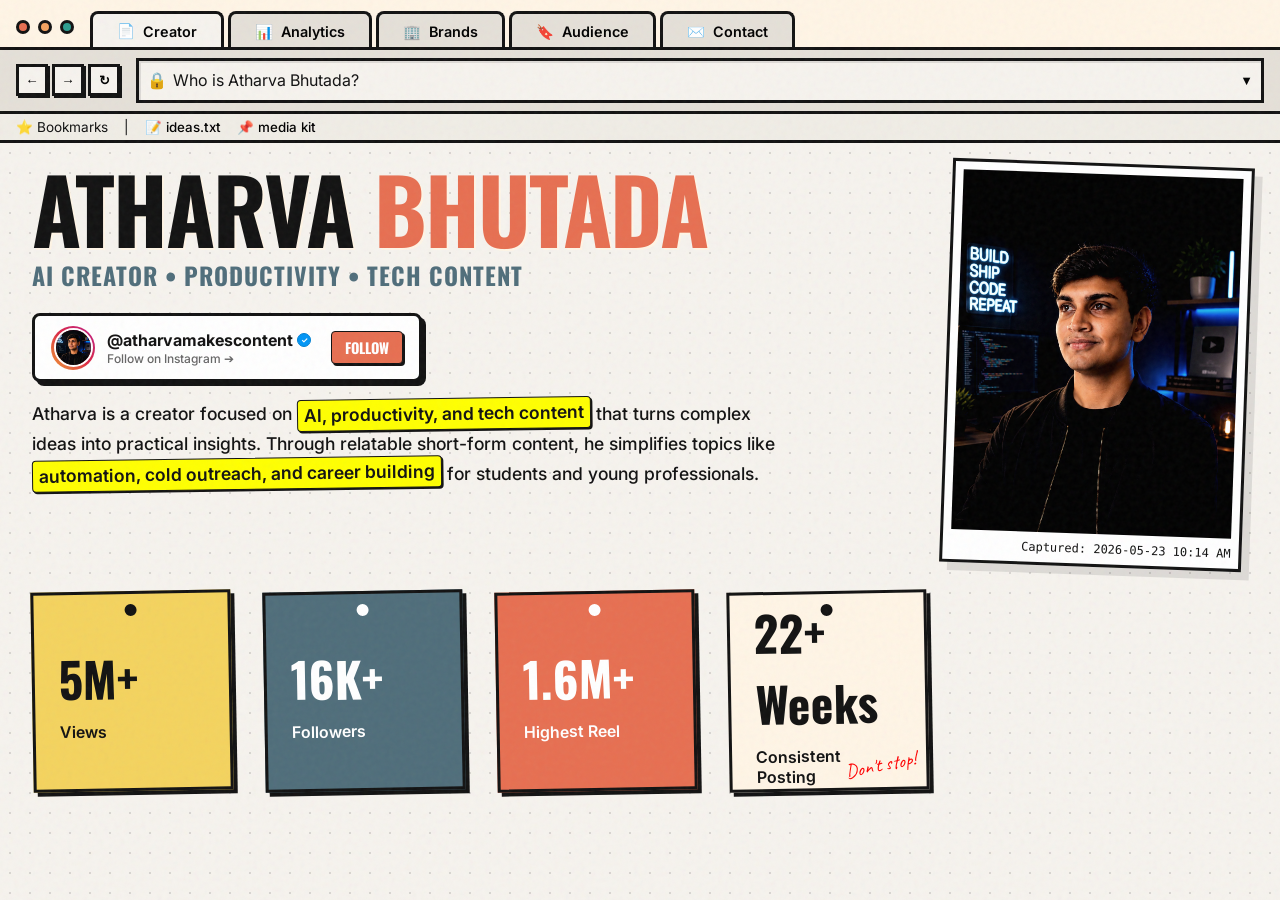
==== commit d2a6ab63: "Update index.html" ====
--- a/media-kit/index.html
+++ b/media-kit/index.html
@@ -108,12 +108,12 @@
         <div class="sticky-board">
           <div class="sticky-note yellow">
             <div class="pin"></div>
-            <h3>4.5M+</h3>
+            <h3>5M+</h3>
             <p>Views</p>
           </div>
           <div class="sticky-note blue">
             <div class="pin"></div>
-            <h3>12.5K+</h3>
+            <h3>16K+</h3>
             <p>Followers</p>
           </div>
           <div class="sticky-note orange">
@@ -123,7 +123,7 @@
           </div>
           <div class="sticky-note cream">
             <div class="pin"></div>
-            <h3>20+ Weeks</h3>
+            <h3>22+ Weeks</h3>
             <p>Consistent Posting</p>
             <div class="handwritten-note">Don't stop!</div>
           </div>
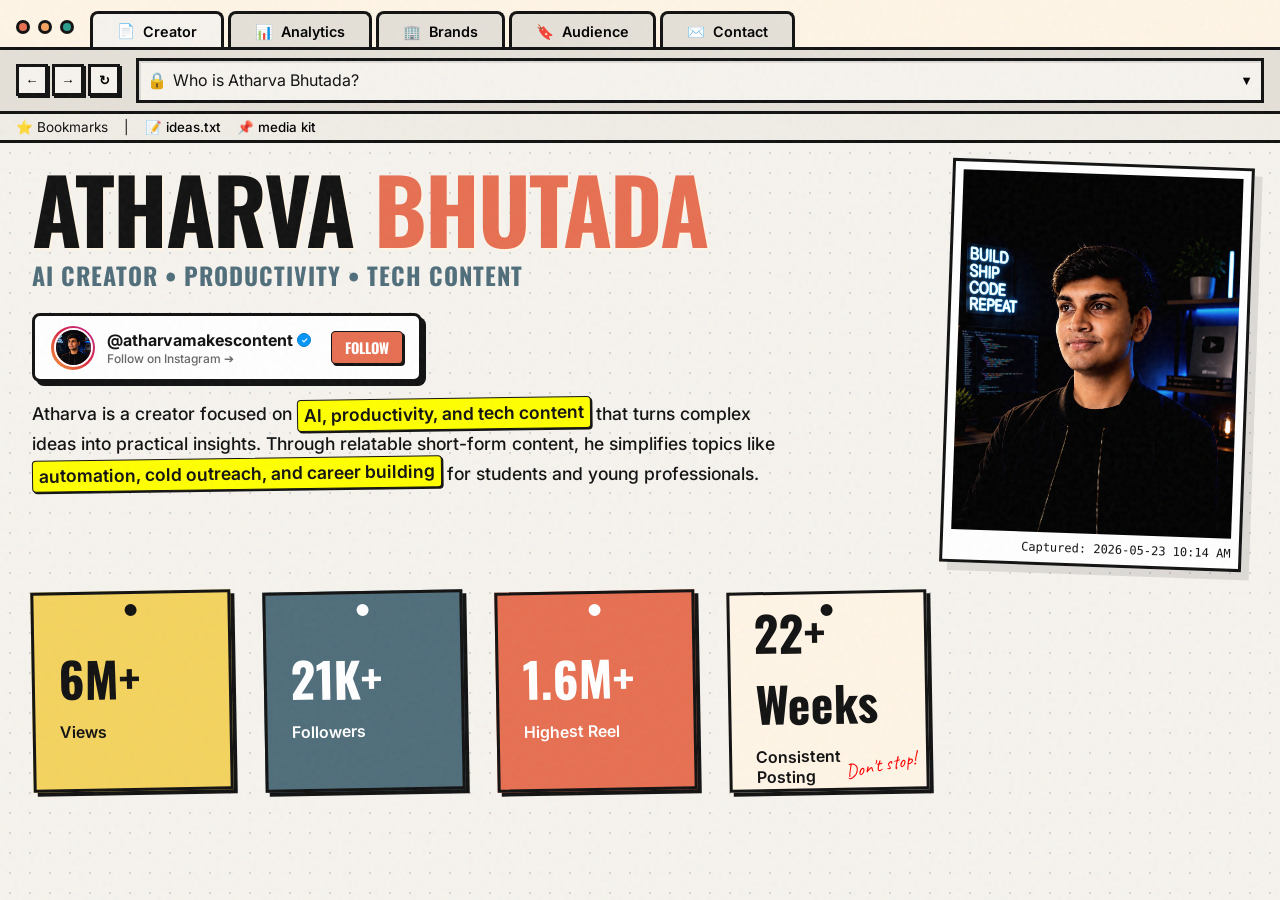
==== commit 96538b09: "Update view and follower counts in sticky notes" ====
--- a/media-kit/index.html
+++ b/media-kit/index.html
@@ -108,12 +108,12 @@
         <div class="sticky-board">
           <div class="sticky-note yellow">
             <div class="pin"></div>
-            <h3>5M+</h3>
+            <h3>6M+</h3>
             <p>Views</p>
           </div>
           <div class="sticky-note blue">
             <div class="pin"></div>
-            <h3>16K+</h3>
+            <h3>21K+</h3>
             <p>Followers</p>
           </div>
           <div class="sticky-note orange">
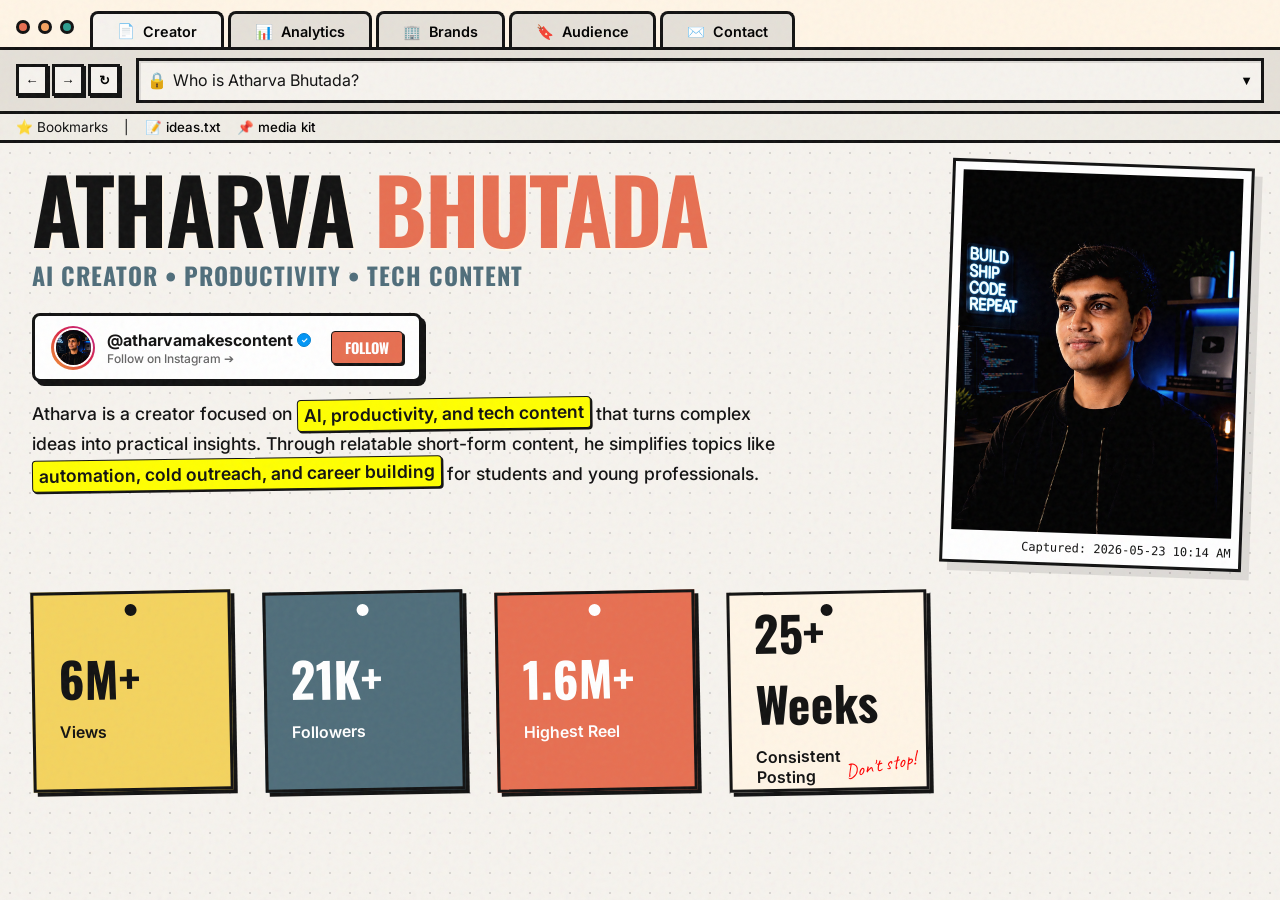
==== commit 0252f504: "Update metrics in media-kit index.html" ====
--- a/media-kit/index.html
+++ b/media-kit/index.html
@@ -123,7 +123,7 @@
           </div>
           <div class="sticky-note cream">
             <div class="pin"></div>
-            <h3>22+ Weeks</h3>
+            <h3>25+ Weeks</h3>
             <p>Consistent Posting</p>
             <div class="handwritten-note">Don't stop!</div>
           </div>
@@ -194,10 +194,10 @@
                   <span>Metric</span><span>Value</span>
                 </div>
                 <div class="stat-row">
-                  <span>Total Views</span><span class="bold">4M+</span>
+                  <span>Total Views</span><span class="bold">6M+</span>
                 </div>
                 <div class="stat-row">
-                  <span>Avg Monthly Views</span><span class="bold">590K+</span>
+                  <span>Avg Monthly Views</span><span class="bold">900K+</span>
                 </div>
                 <div class="stat-row">
                   <span>Core Audience</span><span class="bold">18–24</span>
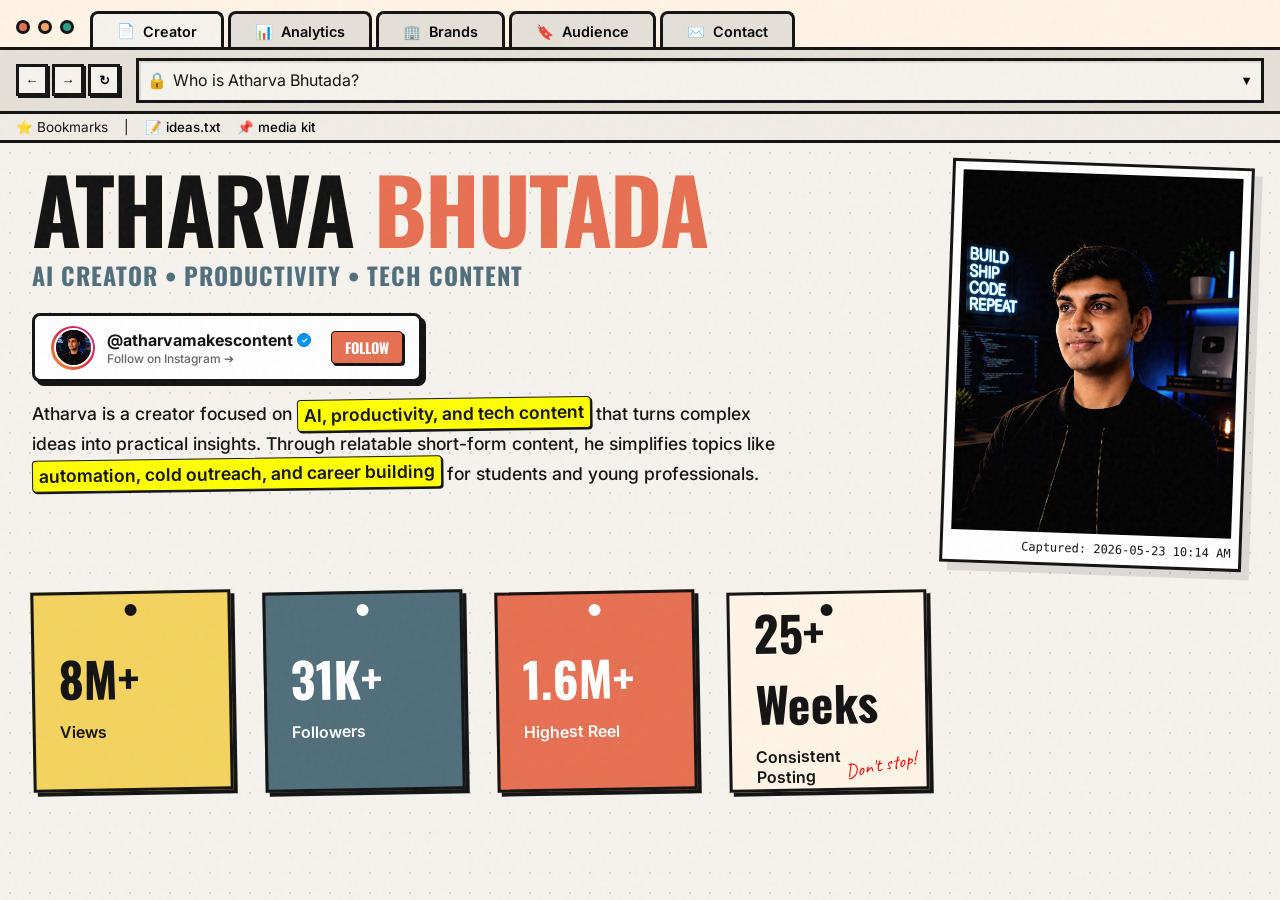
==== commit c55d781e: "Update index.html" ====
--- a/media-kit/index.html
+++ b/media-kit/index.html
@@ -108,12 +108,12 @@
         <div class="sticky-board">
           <div class="sticky-note yellow">
             <div class="pin"></div>
-            <h3>6M+</h3>
+            <h3>8M+</h3>
             <p>Views</p>
           </div>
           <div class="sticky-note blue">
             <div class="pin"></div>
-            <h3>21K+</h3>
+            <h3>31K+</h3>
             <p>Followers</p>
           </div>
           <div class="sticky-note orange">
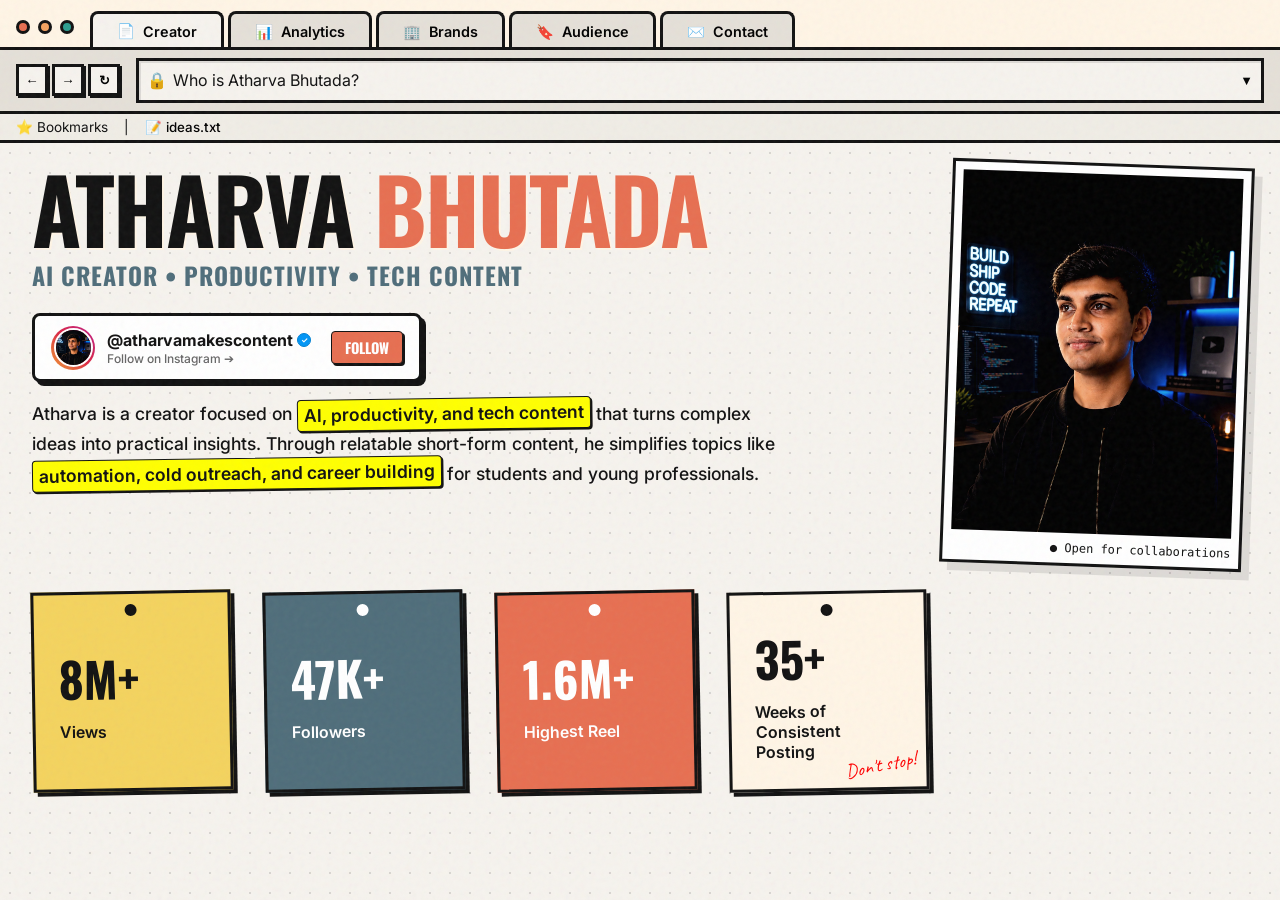
==== commit e570e448: "Update stats, add rate card and new collabs, fix mobile layout - Followers 47K+, 35+ weeks, consiste" ====
--- a/media-kit/index.html
+++ b/media-kit/index.html
@@ -68,7 +68,6 @@
       <span class="bookmark">⭐ Bookmarks</span>
       <span class="bookmark-divider">|</span>
       <button class="bookmark-btn" id="ideas-trigger">📝 ideas.txt</button>
-      <button class="bookmark-btn" id="media-kit-trigger">📌 media kit</button>
     </div>
 
     <div class="browser-content">
@@ -100,7 +99,7 @@
               <img src="assets/hero.jpeg" alt="Atharva Bhutada Portrait" class="portrait-img"
                 id="hero-img">
               <div class="retro-cursor"></div>
-              <div class="image-timestamp">Captured: 2026-05-23 10:14 AM</div>
+              <div class="image-timestamp">● Open for collaborations</div>
             </div>
           </div>
         </div>
@@ -113,7 +112,7 @@
           </div>
           <div class="sticky-note blue">
             <div class="pin"></div>
-            <h3>31K+</h3>
+            <h3>47K+</h3>
             <p>Followers</p>
           </div>
           <div class="sticky-note orange">
@@ -123,8 +122,8 @@
           </div>
           <div class="sticky-note cream">
             <div class="pin"></div>
-            <h3>25+ Weeks</h3>
-            <p>Consistent Posting</p>
+            <h3>35+</h3>
+            <p>Weeks of Consistent Posting</p>
             <div class="handwritten-note">Don't stop!</div>
           </div>
         </div>
@@ -194,7 +193,10 @@
                   <span>Metric</span><span>Value</span>
                 </div>
                 <div class="stat-row">
-                  <span>Total Views</span><span class="bold">6M+</span>
+                  <span>Total Views</span><span class="bold">8M+</span>
+                </div>
+                <div class="stat-row">
+                  <span>Followers</span><span class="bold">47K+</span>
                 </div>
                 <div class="stat-row">
                   <span>Avg Monthly Views</span><span class="bold">900K+</span>
@@ -383,6 +385,46 @@
                   <div class="collab-coffee-stain">🫘</div>
                 </div>
               </a>
+              <!-- BE10X (Browser Mock) -->
+              <a href="https://be10x.in/" target="_blank" class="collab-card solvely-card">
+                <div class="collab-header-bar solvely-header">
+                  <div class="collab-dots">
+                    <span></span><span></span><span></span>
+                  </div>
+                </div>
+                <div class="collab-body">
+                  <div class="brand-logo-accent">
+                    <span class="parakeet-logo-emoji">🚀</span>
+                  </div>
+                  <span class="collab-name">Be10x</span>
+                  <div class="collab-sparkles">✦ ✦</div>
+                </div>
+              </a>
+              <!-- CODDY (Manila Folder with Paperclip) -->
+              <a href="https://coddy.tech/" target="_blank" class="collab-card cuflow-card">
+                <div class="collab-folder-tab">CODING</div>
+                <div class="collab-paperclip"></div>
+                <div class="collab-body">
+                  <div class="brand-logo-accent">
+                    <span class="cuflow-logo-box">💻</span>
+                  </div>
+                  <span class="collab-name">coddy.tech</span>
+                  <div class="collab-action-lines"></div>
+                </div>
+              </a>
+              <!-- APTERNO (Ruled Notepad with Binder Clip) -->
+              <a href="https://apterno.com/" target="_blank" class="collab-card trumix-card">
+                <div class="collab-header-bar trumix-header">
+                  <div class="collab-binder-clip"></div>
+                </div>
+                <div class="collab-body">
+                  <div class="brand-logo-accent">
+                    <span class="trumix-logo-emoji">🎯</span>
+                  </div>
+                  <span class="collab-name highlight-stroke-green">Apterno</span>
+                  <div class="collab-action-lines-right"></div>
+                </div>
+              </a>
             </div>
           </div>
 
@@ -418,6 +460,40 @@
                 <div class="window-body">
                   <h3>Long-term Collaboration</h3>
                   <p>Ongoing ambassadorship and trust building.</p>
+                </div>
+              </div>
+            </div>
+          </div>
+
+          <div class="rate-card">
+            <h2 class="section-title">Rate Card</h2>
+            <div class="window-card stats-window">
+              <div class="window-header">
+                <span>Rate_Card_2026.xls</span>
+                <div class="window-controls"><span class="win-btn"></span><span class="win-btn"></span><span
+                    class="win-btn"></span></div>
+              </div>
+              <div class="window-body spreadsheet-style">
+                <div class="stat-row header-row">
+                  <span>Deliverable</span><span>Starting from (INR)</span>
+                </div>
+                <div class="stat-row">
+                  <span>Dedicated Reel (Instagram)</span><span class="bold">₹15,000</span>
+                </div>
+                <div class="stat-row">
+                  <span>Story Promotion (with link)</span><span class="bold">₹4,000</span>
+                </div>
+                <div class="stat-row">
+                  <span>UGC Video (for your ads)</span><span class="bold">₹10,000</span>
+                </div>
+                <div class="stat-row">
+                  <span>Reel + Story Combo</span><span class="bold">₹18,000</span>
+                </div>
+                <div class="stat-row">
+                  <span>Long-term Collaboration</span><span class="bold">₹45,000/mo</span>
+                </div>
+                <div class="stat-row header-row">
+                  <span>GST extra · 50% advance · 2 revisions · Usage rights &amp; exclusivity quoted separately</span>
                 </div>
               </div>
             </div>
@@ -547,7 +623,7 @@
             </div>
           </div>
           <div class="email-body-area">
-            <textarea placeholder="Write your message here..." class="email-textarea" id="email-body"></textarea>
+            <textarea placeholder="Tell me what you're building:&#10;• Brand / company&#10;• Website or Instagram&#10;• What you're after (reel, story, UGC, long-term)&#10;• Budget &amp; timeline (optional)" class="email-textarea" id="email-body"></textarea>
             <div class="email-signature">
               <p>--</p>
               <p><strong>Atharva Bhutada</strong></p>
--- a/media-kit/styles.css
+++ b/media-kit/styles.css
@@ -1459,6 +1459,28 @@
     box-shadow: 1.5px 1.5px 0px #111;
   }
 
+  /* Keep the hero inside the viewport (inline styles on the Instagram card need !important) */
+  .browser-content { padding: 1rem; }
+  .hero-text-area { width: 100%; min-width: 0; }
+  .insta-profile-card {
+    max-width: 100% !important;
+    padding: 0.5rem 0.7rem !important;
+    gap: 8px !important;
+  }
+  .insta-avatar-gradient { width: 36px !important; height: 36px !important; padding: 2px !important; }
+  .insta-badge-handle { font-size: 0.8rem !important; }
+  .insta-badge-subtitle { font-size: 0.68rem !important; }
+  .insta-follow-btn {
+    font-size: 0.75rem !important;
+    padding: 0.2rem 0.5rem !important;
+    margin-left: 2px !important;
+  }
+  .sticky-board, .collab-cards { justify-content: center; }
+
+  .browser-toolbar { gap: 0.5rem; padding: 0.5rem; }
+  .search-bar-container, .search-bar input { min-width: 0; }
+  .nav-btn { width: 28px; height: 28px; }
+
   .tabs { gap: 2px; }
   .tab { padding: 0.4rem 0.8rem; font-size: 0.8rem; }
   .email-btn {
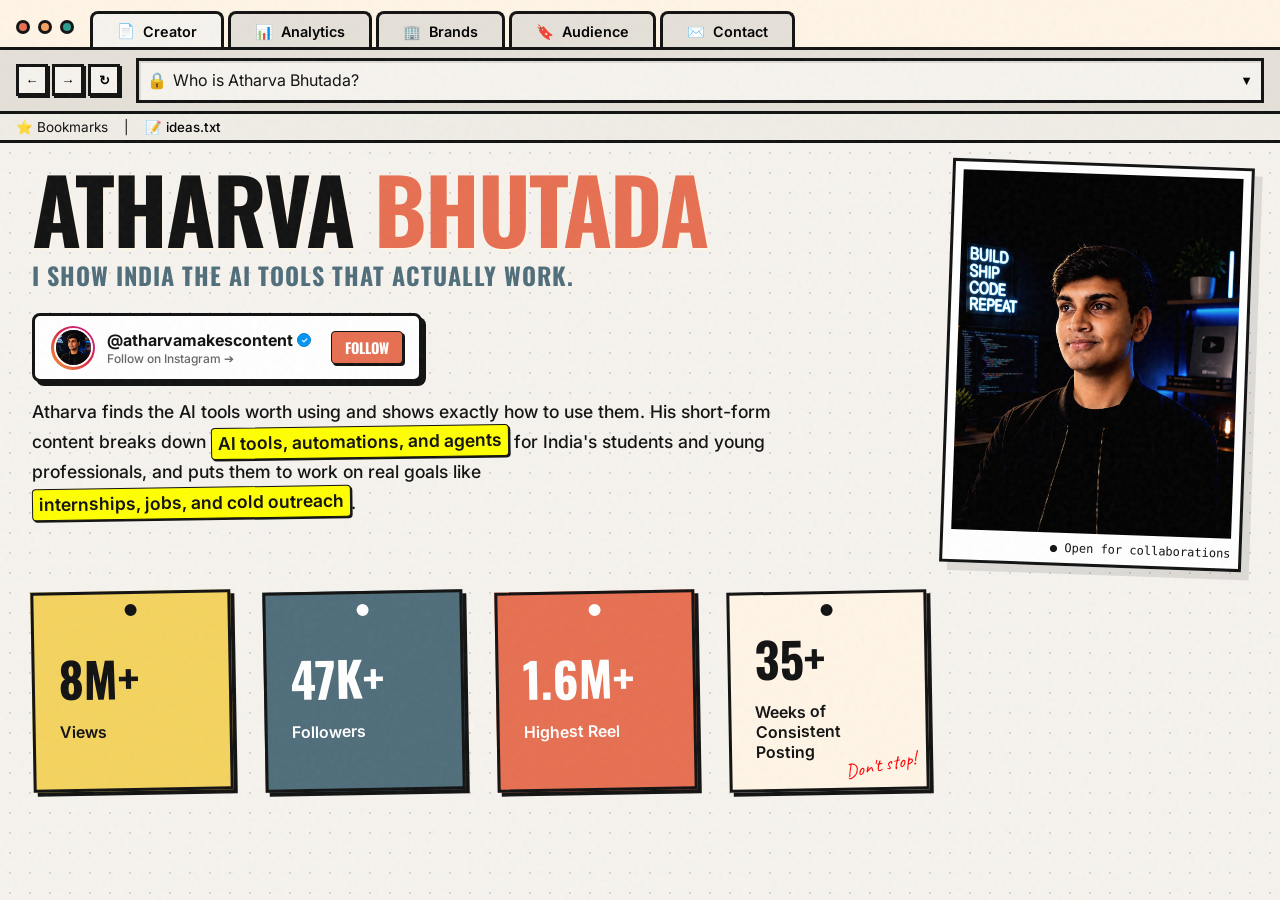
==== commit 125b5b83: "Rebuild analytics page and reposition around AI tools - Featured reels with comment counts and brand" ====
--- a/media-kit/index.html
+++ b/media-kit/index.html
@@ -6,7 +6,7 @@
   <meta name="viewport" content="width=device-width, initial-scale=1.0">
   <title>Atharva Bhutada | Creator Workspace</title>
   <meta name="description"
-    content="Creator media kit for Atharva Bhutada. Building systems, content, and opportunities on the internet.">
+    content="Atharva Bhutada shows India the AI tools that actually work. Creator media kit: stats, audience, brand collabs and rate card.">
   <link rel="stylesheet" href="styles.css">
   <link rel="preconnect" href="https://fonts.googleapis.com">
   <link rel="preconnect" href="https://fonts.gstatic.com" crossorigin>
@@ -76,7 +76,7 @@
         <div class="hero-section">
           <div class="hero-text-area">
             <h1>ATHARVA <span style="color: var(--accent-orange);">BHUTADA</span></h1>
-            <p class="hero-subheading">AI Creator • Productivity • Tech Content</p>
+            <p class="hero-subheading">I show India the AI tools that actually work.</p>
             <a href="https://www.instagram.com/atharvamakescontent" target="_blank" class="insta-profile-card" aria-label="Follow Atharva on Instagram" style="display: flex; align-items: center; gap: 12px; background-color: white; border: 3px solid #111111; padding: 0.6rem 1rem; margin-top: 1rem; margin-bottom: 0.5rem; max-width: fit-content; text-decoration: none; color: #111111; box-shadow: 4px 4px 0px #111111; border-radius: 8px; cursor: pointer;">
               <div class="insta-avatar-container" style="display: flex; align-items: center; justify-content: center;">
                 <div class="insta-avatar-gradient" style="width: 44px; height: 44px; border-radius: 50%; padding: 2.5px; background: linear-gradient(45deg, #f09433 0%, #e6683c 25%, #dc2743 50%, #cc2366 75%, #bc1888 100%); display: flex; align-items: center; justify-content: center;">
@@ -90,8 +90,8 @@
               <div class="insta-follow-btn" style="background-color: #E76F51; color: white; font-family: 'Oswald', sans-serif; font-size: 0.9rem; font-weight: bold; padding: 0.3rem 0.8rem; border: 1px solid #111111; border-radius: 4px; box-shadow: 2px 2px 0px #111111; margin-left: 8px;">FOLLOW</div>
             </a>
             <p class="tagline" style="font-size: 1.1rem; line-height: 1.6; max-width: 750px; margin-top: 1rem;">
-              Atharva is a creator focused on <span class="highlight">AI, productivity, and tech content</span> that turns complex ideas
-              into practical insights. Through relatable short-form content, he simplifies topics like <span class="highlight">automation, cold outreach, and career building</span> for students and young professionals.
+              Atharva finds the AI tools worth using and shows exactly how to use them. His short-form content breaks down
+              <span class="highlight">AI tools, automations, and agents</span> for India's students and young professionals, and puts them to work on real goals like <span class="highlight">internships, jobs, and cold outreach</span>.
             </p>
           </div>
           <div class="hero-image-area">
@@ -135,46 +135,55 @@
           <div class="left-col">
             <div class="window-card reels-window">
               <div class="window-header">
-                <span>Internship_Reels.mp4</span>
-                <div class="window-controls"><span class="win-btn"></span><span class="win-btn"></span><span
-                    class="win-btn"></span></div>
+                <span>Featured_Reels_2026.mp4</span>
+                <div class="window-controls"><span class="win-btn"></span><span class="win-btn"></span><span class="win-btn"></span></div>
               </div>
               <div class="window-body reels-body">
                 <div class="reels-grid">
-                  <a href="https://www.instagram.com/reel/DYkf-cEy3Jb/" target="_blank" class="reel-card"
-                    title="Cold mail template">
-                    <div class="reel-thumb template">
+                  <a href="https://www.instagram.com/reel/DaOcpddSeSY/" target="_blank" class="reel-card" title="500 Mails → 7 Offers">
+                    <div class="reel-thumb g-offers">
+                      <span class="reel-tag">🤝 Apterno</span>
                       <div class="play-btn">▶</div>
-                      <div class="reel-label" style="font-size: 0.9rem;">Cold Mail (290k+)</div>
-                    </div>
+                      <div class="reel-label">500 Mails → 7 Offers</div>
+                    </div>
+                    <div class="reel-meta"><span>30 Jun 2026</span><span>💬 11.8K</span></div>
                   </a>
-                  <a href="https://www.instagram.com/reel/DYpYSOZBDhT/" target="_blank" class="reel-card"
-                    title="Claude cold mail">
-                    <div class="reel-thumb claude-cm">
+                  <a href="https://www.instagram.com/reel/DXBwxiekYJd/" target="_blank" class="reel-card" title="Startup Map">
+                    <div class="reel-thumb g-map">
+                      <span class="reel-tag">🤝 BLR Startup Arena</span>
                       <div class="play-btn">▶</div>
-                      <div class="reel-label" style="font-size: 0.9rem;">Claude CM</div>
-                    </div>
+                      <div class="reel-label">Startup Map</div>
+                    </div>
+                    <div class="reel-meta"><span>12 Apr 2026</span><span>💬 7K</span></div>
                   </a>
-                  <a href="https://www.instagram.com/reel/DYZoFStRQBP/" target="_blank" class="reel-card"
-                    title="Internship Hunt">
-                    <div class="reel-thumb hunt">
+                  <a href="https://www.instagram.com/reel/DZ-JqlLBLGi/" target="_blank" class="reel-card" title="TCS Exam Prep">
+                    <div class="reel-thumb g-tcs">
                       <div class="play-btn">▶</div>
-                      <div class="reel-label" style="font-size: 0.9rem;">Internship Hunt(45k+)</div>
-                    </div>
+                      <div class="reel-label">TCS Exam Prep</div>
+                    </div>
+                    <div class="reel-meta"><span>24 Jun 2026</span><span>💬 4.1K</span></div>
                   </a>
-                  <a href="https://www.instagram.com/reel/DXBwxiekYJd/" target="_blank" class="reel-card"
-                    title="Hyd Startups">
-                    <div class="reel-thumb hyd">
+                  <a href="https://www.instagram.com/reel/DcIP2SURNev/" target="_blank" class="reel-card" title="30 Companies Hiring">
+                    <div class="reel-thumb g-hiring">
                       <div class="play-btn">▶</div>
-                      <div class="reel-label" style="font-size: 0.9rem;">Hyd Startups (190k+)</div>
-                    </div>
+                      <div class="reel-label">30 Companies Hiring</div>
+                    </div>
+                    <div class="reel-meta"><span>17 Aug 2026</span><span>💬 741</span></div>
                   </a>
-                  <a href="https://www.instagram.com/reel/DWeMf8TEfp0/" target="_blank" class="reel-card"
-                    title="Blr Startups">
-                    <div class="reel-thumb blr">
+                  <a href="https://www.instagram.com/reel/DcVoXJFR5ME/" target="_blank" class="reel-card" title="Career Copilot Launch">
+                    <div class="reel-thumb g-copilot">
+                      <span class="reel-tag">🤝 Apterno</span>
                       <div class="play-btn">▶</div>
-                      <div class="reel-label" style="font-size: 0.9rem;">Blr Startups (219k+)</div>
-                    </div>
+                      <div class="reel-label">Career Copilot Launch</div>
+                    </div>
+                    <div class="reel-meta"><span>22 Aug 2026</span><span>💬 588</span></div>
+                  </a>
+                  <a href="https://www.instagram.com/reel/DZ6vMtQxtVU/" target="_blank" class="reel-card" title="Cold Mail Workshop">
+                    <div class="reel-thumb g-workshop">
+                      <div class="play-btn">▶</div>
+                      <div class="reel-label">Cold Mail Workshop</div>
+                    </div>
+                    <div class="reel-meta"><span>22 Jun 2026</span><span>💬 466</span></div>
                   </a>
                 </div>
               </div>
@@ -185,8 +194,7 @@
             <div class="window-card stats-window">
               <div class="window-header">
                 <span>Creator_Stats.xls</span>
-                <div class="window-controls"><span class="win-btn"></span><span class="win-btn"></span><span
-                    class="win-btn"></span></div>
+                <div class="window-controls"><span class="win-btn"></span><span class="win-btn"></span><span class="win-btn"></span></div>
               </div>
               <div class="window-body spreadsheet-style">
                 <div class="stat-row header-row">
@@ -199,54 +207,31 @@
                   <span>Followers</span><span class="bold">47K+</span>
                 </div>
                 <div class="stat-row">
-                  <span>Avg Monthly Views</span><span class="bold">900K+</span>
-                </div>
-                <div class="stat-row">
-                  <span>Core Audience</span><span class="bold">18–24</span>
-                </div>
-                <div class="stat-row">
-                  <span>Primary Region</span><span class="bold">India</span>
-                </div>
-              </div>
-            </div>
-
-            <div class="window-card reels-window">
+                  <span>Highest Reel</span><span class="bold">1.6M+</span>
+                </div>
+                <div class="stat-row">
+                  <span>Comments (6 featured reels)</span><span class="bold">24.8K+</span>
+                </div>
+                <div class="stat-row">
+                  <span>Core Audience</span><span class="bold">18–24 (67%)</span>
+                </div>
+                <div class="stat-row">
+                  <span>Primary Region</span><span class="bold">India (97.5%)</span>
+                </div>
+              </div>
+            </div>
+
+            <div class="window-card">
               <div class="window-header">
-                <span>AI_Reels.mp4</span>
-                <div class="window-controls"><span class="win-btn"></span><span class="win-btn"></span><span
-                    class="win-btn"></span></div>
-              </div>
-              <div class="window-body reels-body">
-                <div class="reels-grid">
-                  <a href="https://www.instagram.com/reel/DW1LouKEW_p/" target="_blank" class="reel-card"
-                    title="Claude AI">
-                    <div class="reel-thumb claude">
-                      <div class="play-btn">▶</div>
-                      <div class="reel-label">Claude</div>
-                    </div>
-                  </a>
-                  <a href="https://www.instagram.com/reel/DW8ClYtEZ2Y/" target="_blank" class="reel-card"
-                    title="Solvely AI">
-                    <div class="reel-thumb solvely">
-                      <div class="play-btn">▶</div>
-                      <div class="reel-label">Solvely AI</div>
-                    </div>
-                  </a>
-                  <a href="https://www.instagram.com/reel/DWqgc-rEYtx/" target="_blank" class="reel-card"
-                    title="Swishy AI">
-                    <div class="reel-thumb swishy">
-                      <div class="play-btn">▶</div>
-                      <div class="reel-label">Swishy AI</div>
-                    </div>
-                  </a>
-                  <a href="https://www.instagram.com/reel/DWsxXitkd3k/" target="_blank" class="reel-card"
-                    title="Parakeet AI">
-                    <div class="reel-thumb parakeet">
-                      <div class="play-btn">▶</div>
-                      <div class="reel-label">Parakeet AI</div>
-                    </div>
-                  </a>
-                </div>
+                <span>Comment_Engine.txt</span>
+                <div class="window-controls"><span class="win-btn"></span><span class="win-btn"></span><span class="win-btn"></span></div>
+              </div>
+              <div class="window-body text-editor comment-engine">
+                <h3>Views are reach. Comments are intent.</h3>
+                <p>My reels end with a <span class="highlight">comment keyword</span>. Viewers comment, get the resource in their DMs, and your product lands in a one-on-one conversation instead of a passing scroll.</p>
+                <p class="engine-stat">&gt; 24,872 comments on the 6 featured reels</p>
+                <p class="engine-stat">&gt; 11,854 on a single reel</p>
+                <p class="engine-note">Counts as of Sep 2026.</p>
               </div>
             </div>
           </div>
@@ -443,7 +428,7 @@
                 <div class="window-header"><span>Dedicated_Reel.mp4</span></div>
                 <div class="window-body">
                   <h3>Dedicated Reel</h3>
-                  <p>Full-integration video focused on your product.</p>
+                  <p>A full walkthrough of your AI tool or product, in my voice.</p>
                 </div>
               </div>
 
@@ -478,7 +463,7 @@
                   <span>Deliverable</span><span>Starting from (INR)</span>
                 </div>
                 <div class="stat-row">
-                  <span>Dedicated Reel (Instagram)</span><span class="bold">₹15,000</span>
+                  <span>Dedicated Reel (AI tool walkthrough)</span><span class="bold">₹15,000</span>
                 </div>
                 <div class="stat-row">
                   <span>Story Promotion (with link)</span><span class="bold">₹4,000</span>
--- a/media-kit/styles.css
+++ b/media-kit/styles.css
@@ -657,29 +657,6 @@
   background-position: center;
 }
 
-/* Fallback CSS Thumbnails for Reels */
-.claude {
-  background: linear-gradient(135deg, #1e1e1e 0%, #4a2d6b 100%);
-}
-.solvely {
-  background: linear-gradient(135deg, #f4d35e 0%, #2a9d8f 100%);
-  color: #111;
-}
-.swishy {
-  background: linear-gradient(135deg, #e76f51 0%, #e9c46a 100%);
-  color: #111;
-}
-.parakeet {
-  background: linear-gradient(135deg, #111111 0%, #2ecc71 100%);
-}
-
-/* Internship Reels Thumbnails */
-.template { background: linear-gradient(135deg, #FF6B6B 0%, #C44D58 100%); }
-.claude-cm { background: linear-gradient(135deg, #4A90E2 0%, #50E3C2 100%); color: #111;}
-.hunt { background: linear-gradient(135deg, #F5A623 0%, #F8E71C 100%); color: #111; }
-.hyd { background: linear-gradient(135deg, #7ED321 0%, #417505 100%); }
-.blr { background: linear-gradient(135deg, #9013FE 0%, #BD10E0 100%); }
-
 .play-btn {
   font-size: 2.5rem;
   margin-bottom: 0.5rem;
@@ -701,9 +678,69 @@
   padding: 0.2rem 0.5rem;
   border-radius: 4px;
 }
-.solvely .reel-label, .swishy .reel-label {
+.reels-window .reel-label {
+  font-size: 0.95rem;
+  text-align: center;
+  margin: 0 0.5rem;
+}
+
+/* Featured Reels Thumbnails */
+.g-offers { background: linear-gradient(135deg, #E76F51 0%, #9B2C1F 100%); }
+.g-map { background: linear-gradient(135deg, #4F6D7A 0%, #1D3540 100%); }
+.g-tcs { background: linear-gradient(135deg, #F4D35E 0%, #E9A23B 100%); color: #111; }
+.g-hiring { background: linear-gradient(135deg, #2A9D8F 0%, #145C54 100%); }
+.g-copilot { background: linear-gradient(135deg, #111111 0%, #E76F51 100%); }
+.g-workshop { background: linear-gradient(135deg, #FFF5E6 0%, #E5D0B5 100%); color: #111; }
+.g-tcs .reel-label, .g-workshop .reel-label {
   text-shadow: none;
-  background-color: rgba(255,255,255,0.4);
+  background-color: rgba(255,255,255,0.5);
+}
+
+.reel-tag {
+  position: absolute;
+  top: 8px;
+  left: 8px;
+  background-color: #FFFF00;
+  color: #111;
+  font-family: var(--font-body);
+  font-size: 0.65rem;
+  font-weight: 700;
+  padding: 2px 6px;
+  border: 1.5px solid #111;
+  border-radius: 3px;
+  box-shadow: 1.5px 1.5px 0px #111;
+  transform: rotate(-2deg);
+}
+
+.reel-meta {
+  display: flex;
+  justify-content: space-between;
+  padding: 0.4rem 0.6rem;
+  background-color: white;
+  border-top: var(--border-thick);
+  font-family: monospace;
+  font-size: 0.8rem;
+  font-weight: 700;
+  color: var(--text-primary);
+}
+
+/* Comment Engine note */
+.comment-engine h3 {
+  font-family: var(--font-header);
+  font-size: 1.4rem;
+  text-transform: uppercase;
+  margin-bottom: 0.75rem;
+}
+.comment-engine p { margin-bottom: 0.75rem; font-family: var(--font-body); }
+.comment-engine .engine-stat {
+  font-family: monospace;
+  font-weight: 700;
+  margin-bottom: 0.25rem;
+}
+.comment-engine .engine-note {
+  font-size: 0.75rem;
+  color: #666;
+  margin: 0.75rem 0 0;
 }
 
 /* --- PAGE 3: BRANDS --- */
